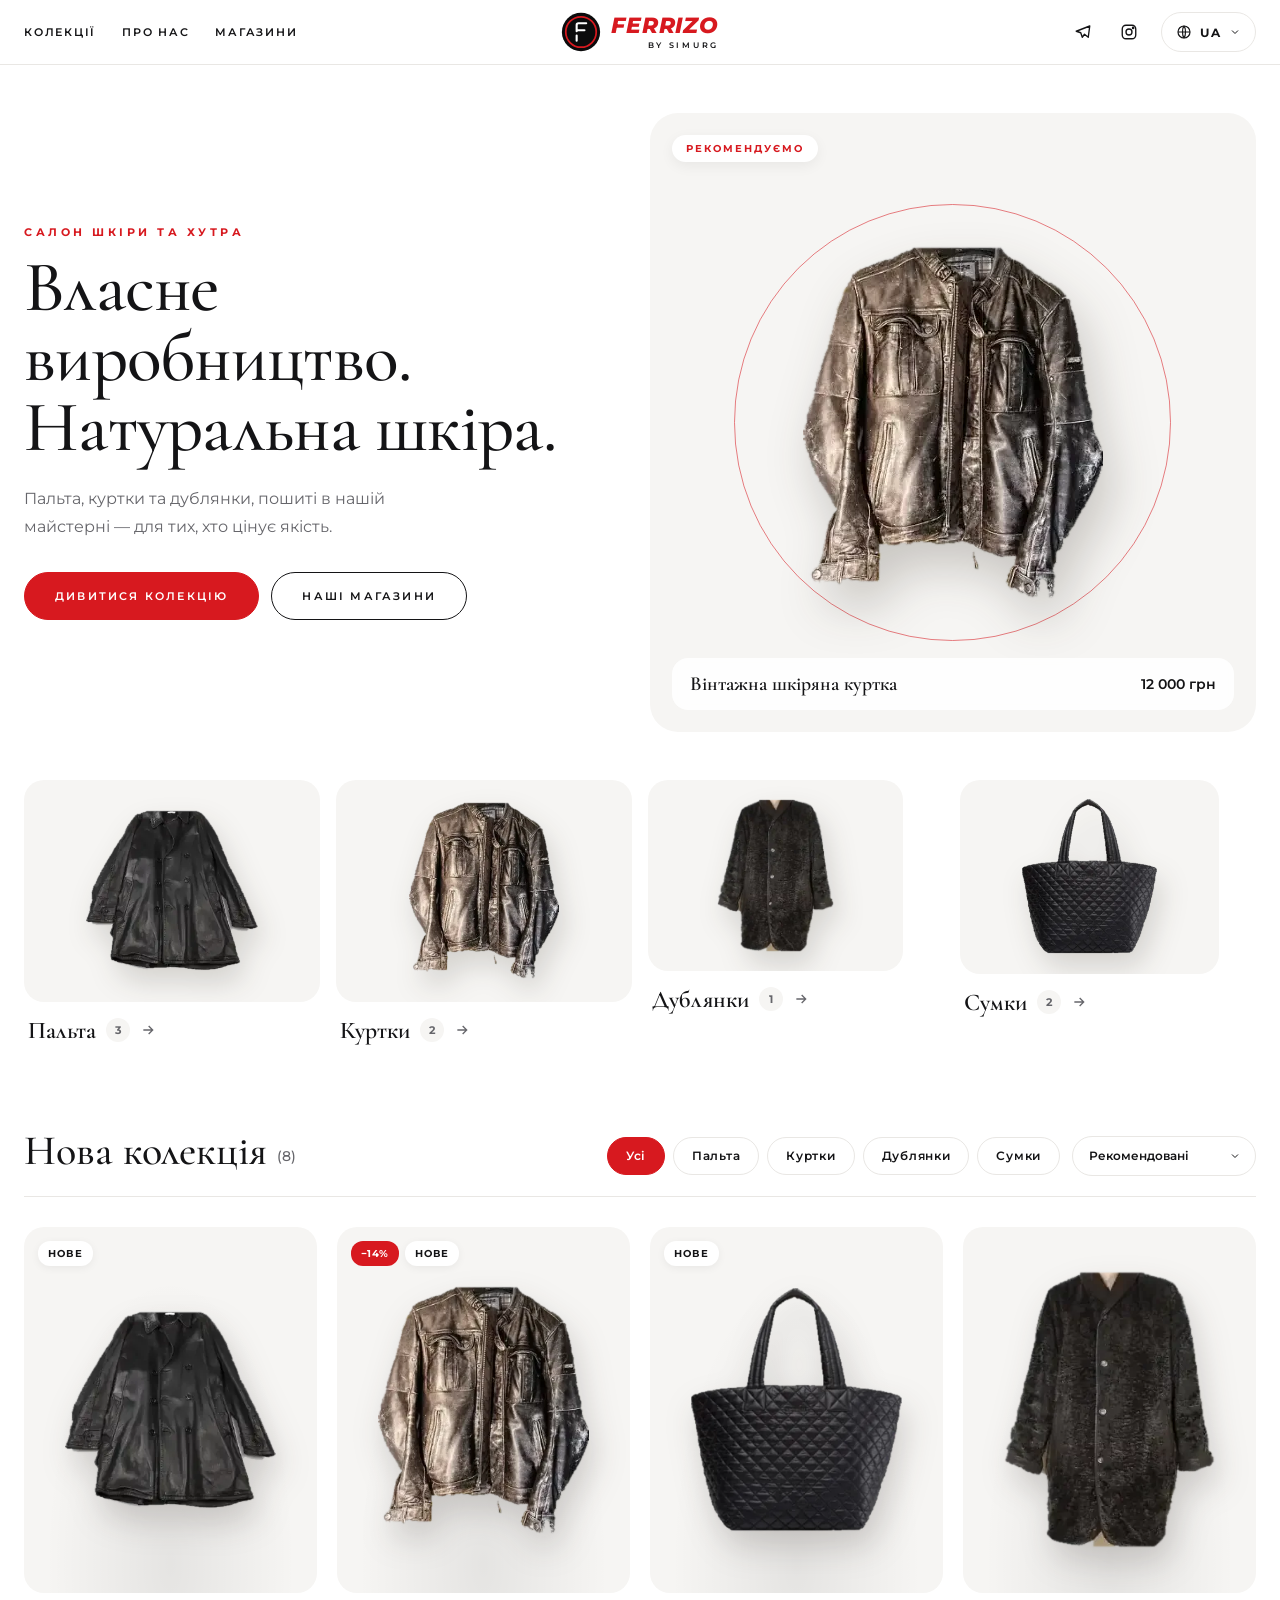
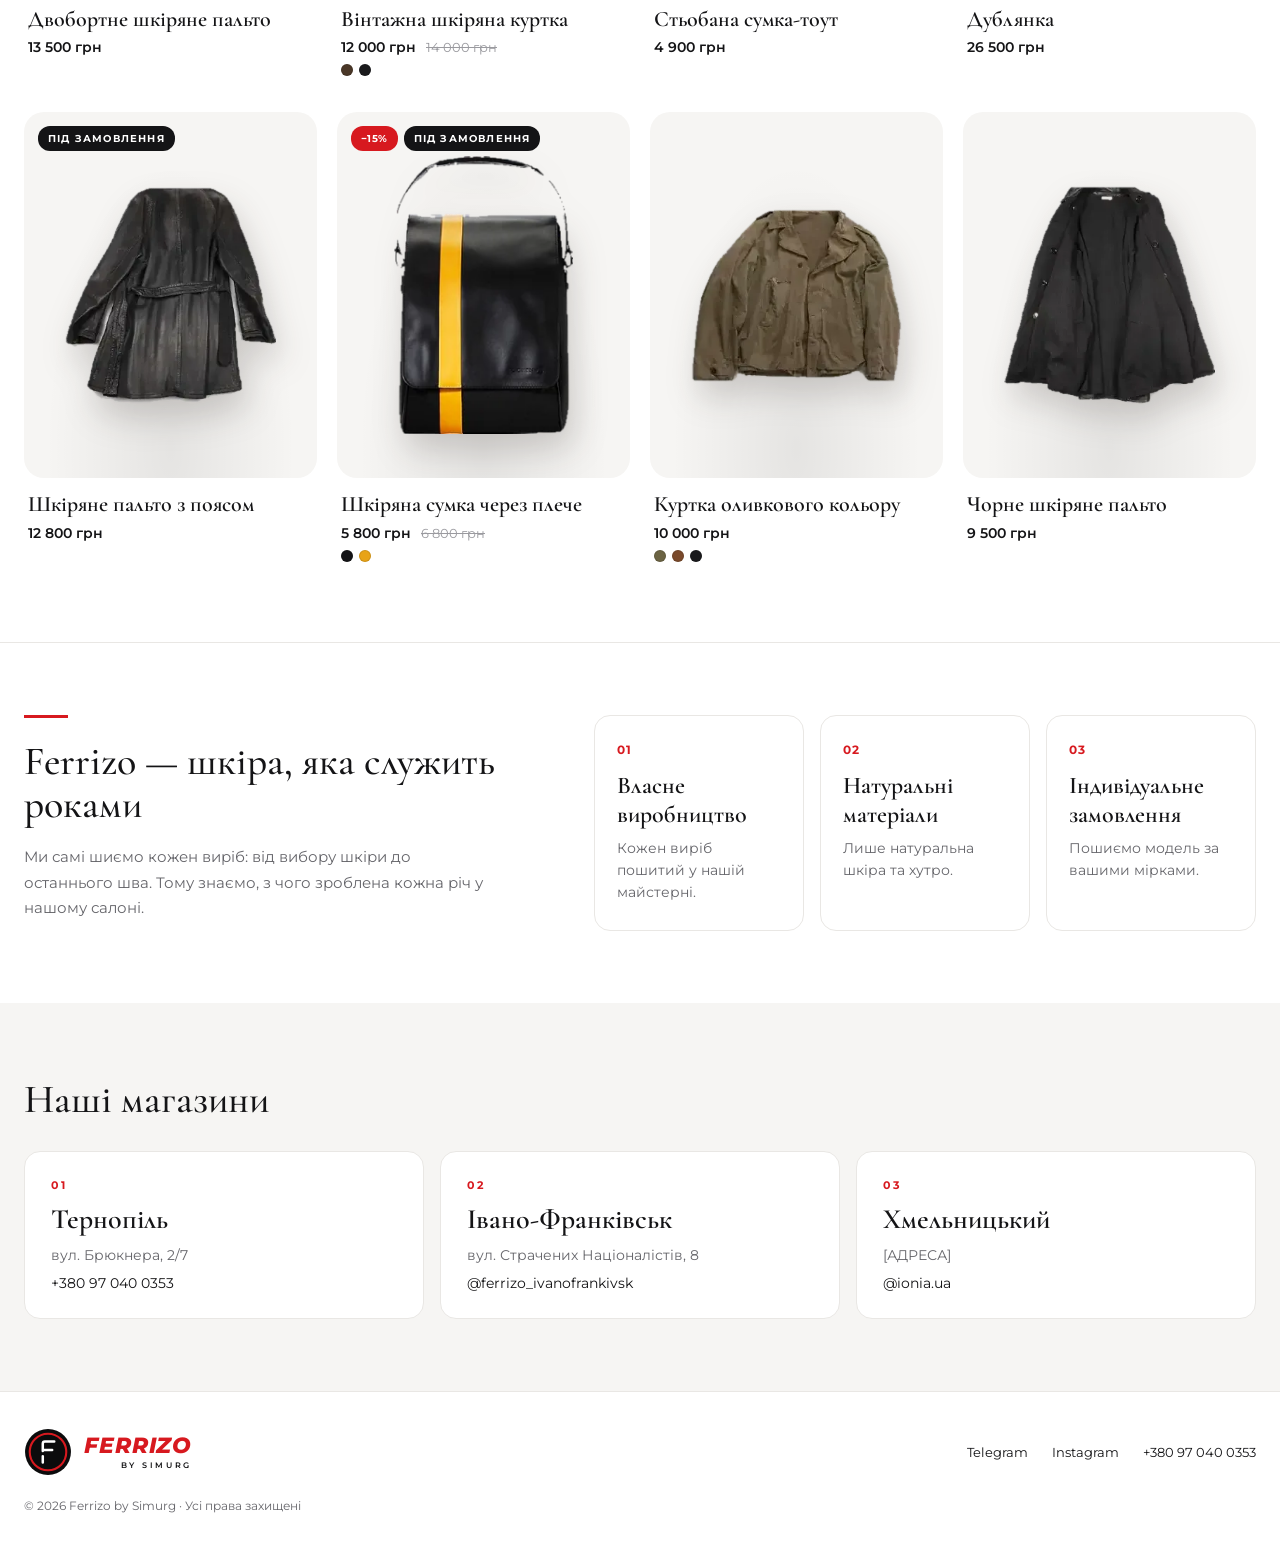
==== index.html @ 1aced3b6 "FERRIZO test sitesi" ====
<!doctype html>
<html lang="uk">
<head>
<meta charset="utf-8">
<meta name="viewport" content="width=device-width, initial-scale=1, viewport-fit=cover">
<title>FERRIZO — Салон шкіри та хутра</title>
<meta name="robots" content="noindex, nofollow">
<meta name="description" content="FERRIZO by Simurg — пальта, куртки та дублянки з натуральної шкіри. Власне виробництво.">
<link rel="icon" href="logo.svg" type="image/svg+xml">
<link rel="preconnect" href="https://fonts.googleapis.com">
<link rel="preconnect" href="https://fonts.gstatic.com" crossorigin>
<link href="https://fonts.googleapis.com/css2?family=Cormorant+Garamond:wght@500;600&family=Montserrat:wght@400;500;600;700;800&display=swap" rel="stylesheet">
<link rel="stylesheet" href="css/styles.css">
</head>
<body>

<div class="loader" id="loader" aria-hidden="true">
  <div class="loader__mark">
    <svg viewBox="0 0 46 46" width="84" height="84"><circle cx="23" cy="23" r="22" fill="#0B0B0C"/><circle class="loader__ring" cx="23" cy="23" r="17.5" fill="none" stroke="#D7191F" stroke-width="2"/><path class="loader__f" d="M18 33 V27 M18 22 V15 Q18 13 20 13 H29 M18 21 H27" fill="none" stroke="#FFFFFF" stroke-width="2.4" stroke-linecap="round"/></svg>
    <div class="wordmark loader__word"><span class="wordmark__name">FERRIZO</span><span class="wordmark__by">BY SIMURG</span></div>
  </div>
</div>

<header class="header">
  <div class="header__inner">
    <nav class="header__nav" aria-label="Main">
      <a href="#/collection" data-i18n="nav_collections"></a>
      <a href="#/#about" data-scroll="about" data-i18n="nav_about"></a>
      <a href="#/#stores" data-scroll="stores" data-i18n="nav_stores"></a>
    </nav>
    <a class="header__logo" href="#/" aria-label="FERRIZO">
      <img src="logo.svg" alt="" width="40" height="40">
      <span class="wordmark"><span class="wordmark__name">FERRIZO</span><span class="wordmark__by">BY SIMURG</span></span>
    </a>
    <div class="header__tools">
      <a class="icon-btn" href="https://t.me/ferrizo_by_simurg" target="_blank" rel="noopener" aria-label="Telegram">
        <svg width="18" height="18" viewBox="0 0 24 24" fill="none" stroke="currentColor" stroke-width="1.8" stroke-linejoin="round" aria-hidden="true"><path d="M21 4L3 11l6 2 2 6 3-4 5 4z"/></svg>
      </a>
      <a class="icon-btn" href="https://instagram.com/ferrizo_by_simurg" target="_blank" rel="noopener" aria-label="Instagram">
        <svg width="18" height="18" viewBox="0 0 24 24" fill="none" stroke="currentColor" stroke-width="1.8" aria-hidden="true"><rect x="3" y="3" width="18" height="18" rx="5"/><circle cx="12" cy="12" r="4"/><circle cx="17.5" cy="6.5" r="0.9" fill="currentColor"/></svg>
      </a>
      <div class="lang" id="lang">
        <button class="lang__btn" id="langBtn" type="button" aria-haspopup="listbox" aria-expanded="false">
          <svg width="16" height="16" viewBox="0 0 24 24" fill="none" stroke="currentColor" stroke-width="1.8" aria-hidden="true"><circle cx="12" cy="12" r="9"/><path d="M3 12h18M12 3c3 3.5 3 14.5 0 18M12 3c-3 3.5-3 14.5 0 18"/></svg>
          <span id="langCode">UA</span>
          <svg width="12" height="12" viewBox="0 0 24 24" fill="none" stroke="currentColor" stroke-width="2" aria-hidden="true"><path d="M6 9l6 6 6-6"/></svg>
        </button>
        <ul class="lang__menu" id="langMenu" role="listbox" hidden></ul>
      </div>
    </div>
  </div>
</header>

<main id="app"></main>


<footer class="footer" id="contact">
  <div class="footer__inner">
    <div class="footer__brand">
      <img src="logo.svg" alt="" width="48" height="48">
      <span class="wordmark"><span class="wordmark__name">FERRIZO</span><span class="wordmark__by">BY SIMURG</span></span>
    </div>
    <div class="footer__links">
      <a href="https://t.me/ferrizo_by_simurg" target="_blank" rel="noopener">Telegram</a>
      <a href="https://instagram.com/ferrizo_by_simurg" target="_blank" rel="noopener">Instagram</a>
      <a href="tel:+380970400353">+380 97 040 0353</a>
    </div>
    <div class="footer__copy">© <span id="year"></span> Ferrizo by Simurg · <span data-i18n="rights"></span></div>
  </div>
</footer>

<script type="module" src="js/app.js"></script>
</body>
</html>
---- css/styles.css ----
/* FERRIZO — beyaz zemin, kırmızı vurgu */
:root {
  --bg: #FFFFFF;
  --soft: #F6F5F3;
  --ink: #141416;
  --muted: #66666B;
  --line: #E9E7E4;
  --red: #D7191F;
  --red-dark: #B11318;
  --serif: 'Cormorant Garamond', Georgia, serif;
  --sans: 'Montserrat', system-ui, -apple-system, Segoe UI, sans-serif;
  --ease: cubic-bezier(.22, .75, .2, 1);
}
* { box-sizing: border-box; }
html { scroll-behavior: smooth; overflow-x: hidden; -webkit-text-size-adjust: 100%; text-size-adjust: 100%; }
body { overflow-x: clip; width: 100%; }
img, svg, video { max-width: 100%; }
body { margin: 0; background: var(--bg); color: var(--ink); font-family: var(--sans); -webkit-font-smoothing: antialiased; }
a { color: inherit; }
img { display: block; }
button { font-family: inherit; }
:focus-visible { outline: 2px solid var(--red); outline-offset: 3px; }

/* ---------- Wordmark ---------- */
.wordmark { display: inline-flex; flex-direction: column; line-height: 1; }
.wordmark__name { font-weight: 800; font-style: italic; font-size: 22px; letter-spacing: .04em; color: var(--red); }
.wordmark__by { font-size: 8px; font-weight: 600; letter-spacing: .34em; color: var(--ink); align-self: flex-end; margin-top: 4px; }

/* ---------- Loader ---------- */
.loader { position: fixed; inset: 0; z-index: 100; background: #fff; display: flex; align-items: center; justify-content: center; transition: opacity .6s ease, visibility .6s; }
.loader.is-done { opacity: 0; visibility: hidden; }
.loader__mark { display: flex; flex-direction: column; align-items: center; gap: 18px; }
.loader__mark svg { animation: fzPop .9s var(--ease) both; }
.loader__ring { stroke-dasharray: 110; stroke-dashoffset: 110; animation: fzDraw 1s .2s var(--ease) forwards; transform-origin: center; }
.loader__word { animation: fzUp .7s .45s var(--ease) both; }
.loader__word .wordmark__name { font-size: 30px; }
@keyframes fzPop { from { opacity: 0; transform: scale(.7); } to { opacity: 1; transform: none; } }
@keyframes fzDraw { to { stroke-dashoffset: 0; } }
@keyframes fzUp { from { opacity: 0; transform: translateY(12px); } to { opacity: 1; transform: none; } }

/* ---------- Header ---------- */
.header { position: sticky; top: 0; z-index: 40; background: rgba(255,255,255,.92); backdrop-filter: blur(10px); border-bottom: 1px solid var(--line); }
.header__inner { max-width: 1320px; margin: 0 auto; padding: 12px 24px; display: grid; grid-template-columns: 1fr auto 1fr; align-items: center; gap: 16px; }
.header__nav { display: flex; gap: 26px; font-size: 11px; font-weight: 600; letter-spacing: .16em; text-transform: uppercase; }
.header__nav a { text-decoration: none; padding: 8px 0; position: relative; }
.header__nav a::after { content: ''; position: absolute; left: 0; right: 100%; bottom: 2px; height: 1.5px; background: var(--red); transition: right .3s var(--ease); }
.header__nav a:hover::after { right: 0; }
.header__logo { display: flex; align-items: center; gap: 10px; text-decoration: none; }
.header__tools { display: flex; justify-content: flex-end; align-items: center; gap: 6px; }
.icon-btn { width: 40px; height: 40px; display: inline-flex; align-items: center; justify-content: center; border-radius: 50%; color: var(--ink); transition: color .2s, background .2s; }
.icon-btn:hover { color: var(--red); background: var(--soft); }

/* ---------- Language ---------- */
.lang { position: relative; margin-left: 6px; }
.lang__btn { display: inline-flex; align-items: center; gap: 8px; height: 40px; padding: 0 14px; border-radius: 20px; border: 1px solid var(--line); background: #fff; color: var(--ink); font-size: 12px; font-weight: 700; letter-spacing: .12em; cursor: pointer; transition: border-color .2s, color .2s; }
.lang__btn:hover, .lang__btn[aria-expanded="true"] { border-color: var(--red); color: var(--red); }
.lang__menu { position: absolute; right: 0; top: 48px; min-width: 200px; margin: 0; padding: 6px; list-style: none; background: #fff; border: 1px solid var(--line); border-radius: 14px; box-shadow: 0 18px 40px rgba(20,20,22,.10); animation: fzUp .25s var(--ease) both; }
.lang__menu button { width: 100%; display: flex; justify-content: space-between; align-items: center; gap: 12px; min-height: 42px; padding: 0 12px; border: 0; border-radius: 9px; background: transparent; color: var(--ink); font-size: 13px; font-weight: 500; cursor: pointer; text-align: left; }
.lang__menu button:hover { background: var(--soft); }
.lang__menu button[aria-selected="true"] { color: var(--red); font-weight: 700; }
.lang__menu b { font-size: 11px; letter-spacing: .1em; color: var(--muted); }

/* ---------- Hero ---------- */
.hero { max-width: 1320px; margin: 0 auto; padding: 44px 24px 8px; display: flex; flex-wrap: wrap; align-items: flex-end; justify-content: space-between; gap: 20px; position: relative; }
.hero__kicker { font-size: 11px; font-weight: 700; letter-spacing: .32em; text-transform: uppercase; color: var(--red); margin-bottom: 14px; }
.hero__title { margin: 0; font-family: var(--serif); font-weight: 500; font-size: clamp(38px, 5vw, 64px); line-height: 1.02; }
.hero__sub { max-width: 380px; margin: 0; font-size: 15px; line-height: 1.65; color: var(--muted); }

/* ---------- Closet ---------- */
.closet { padding: 26px 0 40px; display: flex; flex-direction: column; align-items: center; overflow: hidden; }
.filters { display: flex; flex-wrap: wrap; justify-content: center; gap: 8px; margin-bottom: 8px; padding: 0 16px; }
.chip { min-height: 38px; padding: 0 18px; border-radius: 19px; border: 1px solid var(--line); background: #fff; color: var(--ink); font-size: 12px; font-weight: 600; letter-spacing: .06em; cursor: pointer; transition: all .25s; }
.chip:hover { border-color: var(--ink); }
.chip.is-on { background: var(--red); border-color: var(--red); color: #fff; }
.stagebox { width: 100%; display: flex; justify-content: center; touch-action: pan-y; }
.stage { position: relative; width: 1200px; height: 400px; flex: none; perspective: 1600px; }
.rail { position: absolute; left: 30px; right: 30px; top: 40px; height: 4px; border-radius: 2px; background: linear-gradient(#FBFBFB, #A9A9A9 55%, #6E6E6E); box-shadow: 0 2px 3px rgba(0,0,0,.14); }
.rail-mount { position: absolute; top: 28px; width: 8px; height: 26px; border-radius: 2px; background: linear-gradient(90deg, #8C8C8C, #D2D2D2, #7A7A7A); }
.rail-mount--l { left: 24px; } .rail-mount--r { right: 24px; }
.card { position: absolute; left: 50%; top: 0; width: 240px; height: 400px; margin-left: -120px; padding: 0; border: 0; background: transparent; cursor: pointer; transform-origin: 120px 42px; transition: transform .95s var(--ease), filter .95s var(--ease), opacity .6s ease; -webkit-tap-highlight-color: transparent; }
.card.no-trans { transition: none; }
.card__swing { position: absolute; inset: 0; transform-origin: 120px 42px; }
.card.is-center .card__swing { animation: fzSway 7s ease-in-out infinite; }
@keyframes fzSway { 0%, 100% { transform: rotate(-.5deg); } 50% { transform: rotate(.5deg); } }
.card__hanger { position: absolute; top: 30px; left: 0; overflow: visible; }
.card__img { position: absolute; top: 60px; left: 50%; transform: translateX(-50%); max-width: 212px; max-height: 300px; width: auto; height: auto; filter: drop-shadow(6px 14px 12px rgba(40,30,20,.20)); user-select: none; -webkit-user-drag: none; }
.card__img--own { top: 34px; max-height: 340px; max-width: 230px; }
.card__tag { position: absolute; top: 50px; left: 148px; width: 24px; opacity: 0; transform: rotate(8deg) translateY(-6px); transform-origin: 50% 0; transition: opacity .5s .35s, transform .7s .35s var(--ease); pointer-events: none; }
.card.is-center .card__tag { opacity: 1; transform: rotate(8deg); }
.card__tag::before { content: ''; position: absolute; left: 11px; top: -10px; width: 1px; height: 12px; background: #9B9B9B; }
.card__tag img { width: 24px; height: 24px; border-radius: 50%; box-shadow: 0 3px 6px rgba(0,0,0,.18); }

.closet__info { display: flex; align-items: center; justify-content: center; gap: 26px; margin-top: 2px; }
.round { width: 46px; height: 46px; flex: none; border-radius: 50%; border: 1px solid var(--line); background: #fff; color: var(--ink); display: flex; align-items: center; justify-content: center; cursor: pointer; transition: all .3s; }
.round:hover { background: var(--red); border-color: var(--red); color: #fff; }
.info { min-width: 300px; display: flex; flex-direction: column; align-items: center; gap: 6px; text-align: center; }
.info.is-anim { animation: fzUp .55s .15s var(--ease) both; }
.info__name { font-family: var(--serif); font-size: 32px; font-weight: 600; line-height: 1.1; }
.info__price { display: flex; align-items: baseline; gap: 10px; font-size: 14px; letter-spacing: .04em; }
.info__price strong { font-weight: 600; }
.old { color: #9A9A9F; text-decoration: line-through; }
.pct { color: var(--red); font-weight: 700; }
.btn { display: inline-flex; align-items: center; justify-content: center; gap: 10px; min-height: 48px; padding: 0 30px; border-radius: 24px; border: 1px solid var(--ink); background: var(--ink); color: #fff; font-size: 11px; font-weight: 600; letter-spacing: .2em; text-transform: uppercase; text-decoration: none; cursor: pointer; transition: background .3s, border-color .3s, color .3s; }
.btn:hover { background: var(--red); border-color: var(--red); color: #fff; }
.btn--red { background: var(--red); border-color: var(--red); }
.btn--red:hover { background: var(--red-dark); border-color: var(--red-dark); }
.btn--ghost { background: transparent; color: var(--ink); }
.closet__btn { margin-top: 18px; }
.closet__hint { margin-top: 12px; font-size: 11px; letter-spacing: .1em; color: var(--muted); }

/* ---------- About ---------- */
.about { border-top: 1px solid var(--line); }
.about__inner { max-width: 1320px; margin: 0 auto; padding: 72px 24px; display: flex; flex-wrap: wrap; gap: 48px; align-items: flex-start; }
.about__head { flex: 1 1 380px; position: relative; }
.about__head::before { content: ''; display: block; width: 44px; height: 3px; background: var(--red); margin-bottom: 22px; }
.about__title { margin: 0 0 18px; font-family: var(--serif); font-weight: 500; font-size: 40px; line-height: 1.08; }
.about__text { margin: 0; font-size: 15px; line-height: 1.7; color: var(--muted); max-width: 460px; }
.about__grid { flex: 1 1 520px; display: grid; grid-template-columns: repeat(auto-fit, minmax(180px, 1fr)); gap: 16px; }
.fact { padding: 26px 22px; border: 1px solid var(--line); border-radius: 16px; background: #fff; transition: border-color .3s, transform .3s var(--ease); }
.fact:hover { border-color: var(--red); transform: translateY(-3px); }
.fact__num { font-size: 12px; font-weight: 700; color: var(--red); letter-spacing: .1em; }
.fact__t { margin: 14px 0 8px; font-family: var(--serif); font-size: 24px; font-weight: 600; }
.fact__d { margin: 0; font-size: 14px; line-height: 1.6; color: var(--muted); }

/* ---------- Stores ---------- */
.stores { background: var(--soft); }
.stores__inner { max-width: 1320px; margin: 0 auto; padding: 72px 24px; }
.section-title { margin: 0 0 28px; font-family: var(--serif); font-weight: 500; font-size: 40px; }
.stores__grid { display: grid; grid-template-columns: repeat(auto-fit, minmax(260px, 1fr)); gap: 16px; }
.store { padding: 26px; border-radius: 16px; background: #fff; border: 1px solid var(--line); display: flex; flex-direction: column; gap: 10px; }
.store__num { font-size: 11px; font-weight: 700; letter-spacing: .24em; color: var(--red); }
.store__city { font-family: var(--serif); font-size: 28px; font-weight: 600; }
.store__addr { font-size: 14px; color: var(--muted); }
.store a { font-size: 14px; text-decoration: none; }
.store a:hover { color: var(--red); }

/* ---------- Product page ---------- */
.product { max-width: 1320px; margin: 0 auto; padding: 24px 24px 64px; }
.back { display: inline-flex; align-items: center; gap: 8px; min-height: 44px; padding: 0 16px 0 12px; border-radius: 22px; border: 1px solid var(--line); background: #fff; color: var(--ink); font-size: 11px; font-weight: 600; letter-spacing: .14em; text-transform: uppercase; text-decoration: none; transition: border-color .2s, color .2s; }
.back:hover { border-color: var(--red); color: var(--red); }
.product__grid { margin-top: 20px; display: flex; flex-wrap: wrap; gap: 40px; }
.product__media { flex: 999 1 520px; min-width: 0; min-height: 560px; border-radius: 22px; background: var(--soft); display: flex; align-items: center; justify-content: center; padding: 48px 24px; position: relative; overflow: hidden; }
.product__photo { max-width: 78%; max-height: 520px; width: auto; height: auto; filter: drop-shadow(8px 18px 18px rgba(40,30,20,.20)); animation: fzZoom .8s var(--ease) both; }
.product__mark { position: absolute; right: 22px; bottom: 22px; width: 44px; height: 44px; opacity: .9; }
@keyframes fzZoom { from { opacity: 0; transform: scale(.9) translateY(-14px); } to { opacity: 1; transform: none; } }
.product__info { flex: 1 1 380px; min-width: 0; display: flex; flex-direction: column; gap: 20px; padding-top: 10px; }
.product__info > * { animation: fzSlide .6s var(--ease) both; }
.product__info > *:nth-child(2) { animation-delay: .06s; } .product__info > *:nth-child(3) { animation-delay: .12s; } .product__info > *:nth-child(4) { animation-delay: .18s; } .product__info > *:nth-child(5) { animation-delay: .24s; } .product__info > *:nth-child(6) { animation-delay: .3s; } .product__info > *:nth-child(7) { animation-delay: .36s; }
@keyframes fzSlide { from { opacity: 0; transform: translateX(24px); } to { opacity: 1; transform: none; } }
.badge { align-self: flex-start; font-size: 10px; font-weight: 700; letter-spacing: .16em; text-transform: uppercase; padding: 7px 12px; border-radius: 14px; }
.badge--in { background: #E8F3EC; color: #1F6F43; }
.badge--order { background: #FDECEC; color: var(--red-dark); }
.product__name { margin: 0; font-family: var(--serif); font-weight: 500; font-size: 46px; line-height: 1.04; }
.product__price { display: flex; flex-wrap: wrap; align-items: baseline; gap: 12px; font-size: 22px; }
.product__price strong { font-weight: 600; }
.product__price .old { font-size: 16px; }
.product__price .pct { font-size: 14px; }
.pills { display: flex; flex-wrap: wrap; gap: 8px; }
.pill { min-width: 46px; min-height: 40px; padding: 0 14px; border-radius: 20px; border: 1px solid var(--line); background: #fff; font-size: 13px; font-weight: 600; cursor: pointer; transition: all .2s; }
.pill:hover { border-color: var(--ink); }
.pill.is-on { background: var(--ink); border-color: var(--ink); color: #fff; }
.label { font-size: 11px; font-weight: 700; letter-spacing: .16em; text-transform: uppercase; color: var(--muted); margin-bottom: 10px; }
.swatches { display: flex; gap: 10px; }
.swatch { width: 26px; height: 26px; border-radius: 50%; box-shadow: inset 0 0 0 1px rgba(0,0,0,.1); }
.swatch.is-on { box-shadow: 0 0 0 2px #fff, 0 0 0 3.5px var(--red); }
.specs { border-top: 1px solid var(--line); font-size: 14px; }
.specs div { display: flex; justify-content: space-between; gap: 12px; padding: 13px 0; border-bottom: 1px solid var(--line); }
.specs span:first-child { color: var(--muted); }
.specs span:last-child { font-weight: 600; text-align: right; }
.actions { display: flex; flex-wrap: wrap; gap: 10px; }
.actions .btn { flex: 1 1 200px; }
.addr { margin: 0; font-size: 13px; color: var(--muted); }
.also { margin-top: 64px; }
.also__grid { display: grid; grid-template-columns: repeat(auto-fit, minmax(200px, 1fr)); gap: 16px; }
.mini { text-decoration: none; border-radius: 18px; background: var(--soft); padding: 22px 18px 18px; display: flex; flex-direction: column; align-items: center; gap: 14px; transition: transform .35s var(--ease); }
.mini:hover { transform: translateY(-4px); }
.mini img { height: 200px; width: auto; max-width: 100%; object-fit: contain; filter: drop-shadow(4px 10px 10px rgba(40,30,20,.16)); }
.mini__name { font-family: var(--serif); font-size: 20px; font-weight: 600; text-align: center; }
.mini__price { font-size: 13px; color: var(--muted); }

/* ---------- Marquee & footer ---------- */
.marquee { background: var(--red); color: #fff; overflow: hidden; padding: 11px 0; font-size: 10px; font-weight: 700; letter-spacing: .26em; text-transform: uppercase; white-space: nowrap; }
.marquee__track { display: flex; width: max-content; animation: fzMarq 34s linear infinite; }
@keyframes fzMarq { from { transform: translateX(0); } to { transform: translateX(-50%); } }
.footer { border-top: 1px solid var(--line); }
.footer__inner { max-width: 1320px; margin: 0 auto; padding: 36px 24px; display: flex; flex-wrap: wrap; align-items: center; justify-content: space-between; gap: 22px; }
.footer__brand { display: flex; align-items: center; gap: 12px; }
.footer__links { display: flex; flex-wrap: wrap; gap: 24px; font-size: 13px; }
.footer__links a { text-decoration: none; }
.footer__links a:hover { color: var(--red); }
.footer__copy { width: 100%; font-size: 12px; color: var(--muted); }

/* ---------- Responsive ---------- */
@media (max-width: 1240px) { .stage { transform: scale(.8); transform-origin: 50% 0; margin-bottom: -80px; } }
@media (max-width: 900px) {
  .header__inner { grid-template-columns: auto 1fr; }
  .header__nav { display: none; }
  .header__logo { justify-self: start; }
  .stage { transform: scale(.56); margin-bottom: -176px; }
  .closet__info { gap: 12px; }
  .info { min-width: 0; }
  .info__name { font-size: 26px; }
}
@media (max-width: 520px) {
  .header__tools .icon-btn { display: none; }
  .stage { transform: scale(.42); margin-bottom: -232px; }
  .product__media { min-height: 420px; }
  .product__name { font-size: 36px; }
}
@media (prefers-reduced-motion: reduce) {
  *, *::before, *::after { animation-duration: .01ms !important; animation-iteration-count: 1 !important; transition-duration: .01ms !important; }
}

/* ---------- Fiyat etiketi & çanta kancası ---------- */
.card__price { position: absolute; top: 58px; left: 154px; z-index: 3; padding: 4px 8px; border-radius: 3px; background: #fff; color: var(--ink); border: 1px solid #E3E1DD; font-size: 9px; font-weight: 700; letter-spacing: .06em; white-space: nowrap; box-shadow: 0 3px 6px rgba(0,0,0,.08); transform: rotate(5deg); transform-origin: 50% -16px; pointer-events: none; }
.card__price::before { content: ''; position: absolute; left: 50%; top: -17px; width: 1px; height: 17px; background: #A9A9A9; }
.card__price.is-sale { background: var(--red); border-color: var(--red); color: #fff; }
.card.is-center .card__price { animation: fzTag 3.5s ease-in-out infinite; }
@keyframes fzTag { 0%, 100% { transform: rotate(5deg); } 50% { transform: rotate(1deg); } }
.card__img--bag { top: 84px; max-width: 190px; max-height: 240px; }

/* ---------- Koleksiyon: yörünge ---------- */
.orbit { position: relative; min-height: calc(100vh - 65px); background: radial-gradient(ellipse at 50% 62%, #2B2623 0%, #141416 52%, #0A0A0B 100%); color: #F2EFEA; overflow: hidden; display: flex; flex-direction: column; align-items: center; padding: 38px 16px 28px; }
.orbit__head { text-align: center; position: relative; z-index: 2; }
.orbit__kicker { font-size: 11px; font-weight: 700; letter-spacing: .32em; text-transform: uppercase; color: var(--red); margin-bottom: 10px; }
.orbit__title { margin: 0; font-family: var(--serif); font-weight: 500; font-size: clamp(34px, 4.2vw, 52px); }
.orbit__stage { position: relative; width: 100%; max-width: 1300px; height: min(66vh, 600px); touch-action: pan-y; cursor: grab; user-select: none; transition: transform .8s var(--ease); }
.orbit__stage.is-grab { cursor: grabbing; }
.orbit__stage.is-open { transform: translateX(-16%); }
.orb { position: absolute; left: 50%; top: 52%; width: 290px; height: 370px; padding: 0; border: 0; background: transparent; cursor: pointer; transition: opacity .5s ease; -webkit-tap-highlight-color: transparent; }
.orb img { width: 100%; height: 100%; object-fit: contain; filter: none; transition: filter .6s var(--ease); pointer-events: none; -webkit-user-drag: none; }
.orb__shadow { position: absolute; left: 22%; right: 22%; bottom: -16px; height: 18px; border-radius: 50%; background: radial-gradient(closest-side, rgba(0,0,0,.65), transparent); }
.orbit__hint { position: relative; z-index: 2; font-size: 11px; font-weight: 600; letter-spacing: .16em; text-transform: uppercase; color: #9A948C; }
.orbit__panel { position: absolute; right: 28px; top: 50%; transform: translateY(-50%); z-index: 200; width: min(380px, calc(100% - 32px)); background: rgba(22,22,24,.82); backdrop-filter: blur(14px); -webkit-backdrop-filter: blur(14px); border: 1px solid rgba(255,255,255,.09); border-radius: 22px; padding: 28px; display: flex; flex-direction: column; gap: 16px; animation: fzPanel .6s var(--ease) both; }
.orbit__panel[hidden] { display: none; }
@keyframes fzPanel { from { opacity: 0; transform: translate(34px, -50%); } to { opacity: 1; transform: translate(0, -50%); } }
.op__close { position: absolute; top: 14px; right: 14px; width: 40px; height: 40px; border-radius: 50%; border: 1px solid rgba(255,255,255,.18); background: transparent; color: #F2EFEA; display: flex; align-items: center; justify-content: center; cursor: pointer; transition: background .2s; }
.op__close:hover { background: rgba(255,255,255,.1); }
.op__name { margin: 0; padding-right: 40px; font-family: var(--serif); font-weight: 500; font-size: 34px; line-height: 1.05; }
.op__price { display: flex; flex-wrap: wrap; align-items: baseline; gap: 10px; font-size: 18px; }
.op__price strong { font-weight: 600; }
.orbit .label { color: #A39E96; }
.orbit .swatch { border: 0; cursor: pointer; box-shadow: inset 0 0 0 1px rgba(255,255,255,.25); }
.orbit .swatch.is-on { box-shadow: 0 0 0 2px #161618, 0 0 0 3.5px var(--red); }
.orbit .pill { background: transparent; color: #F2EFEA; border-color: rgba(255,255,255,.22); }
.orbit .pill:hover { border-color: #fff; }
.orbit .pill.is-on { background: #F2EFEA; color: #141416; border-color: #F2EFEA; }
.op__actions { display: flex; flex-direction: column; gap: 10px; margin-top: 4px; }
.btn--light { background: transparent; border-color: rgba(255,255,255,.35); color: #F2EFEA; }
.btn--light:hover { background: #F2EFEA; border-color: #F2EFEA; color: #141416; }
@media (max-width: 900px) {
  .orb { width: 200px; height: 260px; }
  .orbit__stage { height: 56vh; }
  .orbit__stage.is-open { transform: translateY(-14%); }
  .orbit__panel { top: auto; bottom: 14px; left: 14px; right: 14px; width: auto; transform: none; animation-name: fzPanelUp; }
  @keyframes fzPanelUp { from { opacity: 0; transform: translateY(30px); } to { opacity: 1; transform: none; } }
}

/* =========================================================
   MAĞAZA ANA SAYFASI
   ========================================================= */
.reveal { opacity: 0; transform: translateY(22px); transition: opacity .8s var(--ease), transform .8s var(--ease); }
.reveal.in { opacity: 1; transform: none; }
.sr { position: absolute; width: 1px; height: 1px; overflow: hidden; clip: rect(0 0 0 0); white-space: nowrap; }

/* ---------- Hero ---------- */
.hero2 { max-width: 1320px; margin: 0 auto; padding: 48px 24px 40px; display: grid; grid-template-columns: minmax(0, 1fr) minmax(0, 1.05fr); gap: 48px; align-items: center; }
.hero2__title { margin: 0 0 22px; font-family: var(--serif); font-weight: 500; font-size: clamp(44px, 5.6vw, 82px); line-height: .98; letter-spacing: -.01em; }
.hero2__sub { margin: 0 0 32px; max-width: 440px; font-size: 16px; line-height: 1.7; color: var(--muted); }
.hero2__ctas { display: flex; flex-wrap: wrap; gap: 12px; }
.hero2__media { position: relative; display: flex; align-items: center; justify-content: center; aspect-ratio: 1 / 1.02; border-radius: 28px; background: var(--soft); overflow: hidden; text-decoration: none; transition-delay: .12s; }
.hero2__ring { position: absolute; width: 72%; aspect-ratio: 1; border-radius: 50%; border: 1.5px solid var(--red); opacity: .55; animation: fzRing 9s ease-in-out infinite; }
@keyframes fzRing { 0%, 100% { transform: scale(1); } 50% { transform: scale(1.04); } }
.hero2__media img { position: relative; max-width: 66%; max-height: 78%; width: auto; height: auto; filter: drop-shadow(10px 24px 24px rgba(40,30,20,.22)); animation: fzFloat 6s ease-in-out infinite; transition: transform .7s var(--ease); }
.hero2__media:hover img { transform: scale(1.03); }
@keyframes fzFloat { 0%, 100% { translate: 0 0; } 50% { translate: 0 -10px; } }
.hero2__label { position: absolute; top: 22px; left: 22px; padding: 7px 14px; border-radius: 16px; background: #fff; font-size: 10px; font-weight: 700; letter-spacing: .2em; text-transform: uppercase; color: var(--red); box-shadow: 0 4px 14px rgba(0,0,0,.06); }
.hero2__cap { position: absolute; left: 22px; right: 22px; bottom: 22px; display: flex; justify-content: space-between; align-items: center; gap: 12px; padding: 14px 18px; border-radius: 16px; background: rgba(255,255,255,.86); backdrop-filter: blur(8px); font-size: 14px; color: var(--ink); }
.hero2__cap span { font-family: var(--serif); font-size: 20px; font-weight: 600; }
.hero2__cap strong { font-weight: 600; white-space: nowrap; }

/* ---------- Kategoriler ---------- */
.cats { max-width: 1320px; margin: 0 auto; padding: 8px 24px 24px; }
.cats__grid { display: grid; grid-template-columns: repeat(auto-fit, minmax(220px, 1fr)); gap: 16px; }
.cat { display: flex; flex-direction: column; gap: 14px; padding: 0; border: 0; background: transparent; text-align: left; cursor: pointer; font: inherit; color: inherit; }
.cat__media { display: flex; align-items: center; justify-content: center; aspect-ratio: 4 / 3; border-radius: 20px; background: var(--soft); overflow: hidden; }
.cat__media img { max-width: 58%; max-height: 80%; width: auto; height: auto; filter: drop-shadow(6px 14px 14px rgba(40,30,20,.16)); transition: transform .7s var(--ease); }
.cat:hover .cat__media img { transform: scale(1.07) rotate(-1.5deg); }
.cat__row { display: flex; align-items: center; gap: 10px; padding: 0 4px; }
.cat__name { font-family: var(--serif); font-size: 24px; font-weight: 600; }
.cat__count { min-width: 24px; height: 24px; padding: 0 7px; border-radius: 12px; background: var(--soft); font-size: 11px; font-weight: 700; display: inline-flex; align-items: center; justify-content: center; color: var(--muted); }
.cat__arrow { margin-left: auto; color: var(--muted); transition: transform .35s var(--ease), color .35s; }
.cat:hover .cat__arrow { transform: translateX(4px); color: var(--red); }

/* ---------- Ürün ızgarası ---------- */
.shop { max-width: 1320px; margin: 0 auto; padding: 56px 24px 80px; }
.shop__head { display: flex; flex-wrap: wrap; align-items: flex-end; justify-content: space-between; gap: 20px; margin-bottom: 30px; padding-bottom: 20px; border-bottom: 1px solid var(--line); }
.shop__title { margin: 0; font-family: var(--serif); font-weight: 500; font-size: 42px; }
.shop__title span { font-family: var(--sans); font-size: 14px; font-weight: 500; color: var(--muted); vertical-align: middle; }
.shop__tools { display: flex; flex-wrap: wrap; align-items: center; gap: 12px; }
.shop .filters { margin: 0; padding: 0; justify-content: flex-start; }
.sort select { height: 40px; padding: 0 38px 0 16px; border-radius: 20px; border: 1px solid var(--line); background: #fff url("data:image/svg+xml,%3Csvg xmlns='http://www.w3.org/2000/svg' width='12' height='12' viewBox='0 0 24 24' fill='none' stroke='%23141416' stroke-width='2'%3E%3Cpath d='M6 9l6 6 6-6'/%3E%3C/svg%3E") no-repeat right 14px center; -webkit-appearance: none; appearance: none; font: 600 12px var(--sans); color: var(--ink); cursor: pointer; }
.sort select:hover { border-color: var(--ink); }
.grid { display: grid; grid-template-columns: repeat(auto-fill, minmax(250px, 1fr)); gap: 36px 20px; }
.pcard { display: flex; flex-direction: column; gap: 14px; text-decoration: none; color: inherit; }
.pcard__media { position: relative; display: flex; align-items: center; justify-content: center; aspect-ratio: 4 / 5; border-radius: 20px; background: var(--soft); overflow: hidden; transition: box-shadow .5s var(--ease); }
.pcard__media::after { content: ''; position: absolute; inset: 0; background: radial-gradient(ellipse at 50% 92%, rgba(0,0,0,.07), transparent 60%); pointer-events: none; }
.pcard__media img { position: relative; z-index: 1; max-width: 72%; max-height: 76%; width: auto; height: auto; filter: drop-shadow(6px 16px 16px rgba(40,30,20,.18)); transition: transform .8s var(--ease); }
.pcard:hover .pcard__media { box-shadow: 0 22px 44px rgba(20,20,22,.10); }
.pcard:hover .pcard__media img { transform: scale(1.06) translateY(-6px); }
.pcard__badges { position: absolute; top: 14px; left: 14px; z-index: 2; display: flex; flex-wrap: wrap; gap: 6px; }
.pb { padding: 6px 10px; border-radius: 12px; font-size: 10px; font-weight: 700; letter-spacing: .12em; text-transform: uppercase; }
.pb--sale { background: var(--red); color: #fff; letter-spacing: .04em; }
.pb--new { background: #fff; color: var(--ink); box-shadow: 0 2px 8px rgba(0,0,0,.06); }
.pb--order { background: var(--ink); color: #fff; }
.pcard__cta { position: absolute; z-index: 2; left: 50%; bottom: 16px; display: inline-flex; align-items: center; gap: 8px; padding: 11px 18px; border-radius: 22px; background: #fff; color: var(--ink); font-size: 11px; font-weight: 700; letter-spacing: .14em; text-transform: uppercase; box-shadow: 0 8px 22px rgba(0,0,0,.10); opacity: 0; transform: translate(-50%, 12px); transition: opacity .45s var(--ease), transform .45s var(--ease), background .25s, color .25s; white-space: nowrap; }
.pcard:hover .pcard__cta, .pcard:focus-visible .pcard__cta { opacity: 1; transform: translate(-50%, 0); }
.pcard__cta:hover { background: var(--red); color: #fff; }
.pcard__body { display: flex; flex-direction: column; gap: 6px; padding: 0 4px; }
.pcard__name { font-family: var(--serif); font-size: 22px; font-weight: 600; line-height: 1.15; }
.pcard__price { display: flex; align-items: baseline; gap: 10px; font-size: 14px; }
.pcard__price strong { font-weight: 600; }
.pcard__price .old { font-size: 13px; }
.pcard__dots { display: flex; gap: 6px; margin-top: 2px; }
.pcard__dots i { width: 12px; height: 12px; border-radius: 50%; box-shadow: inset 0 0 0 1px rgba(0,0,0,.12); }

@media (max-width: 900px) {
  .hero2 { grid-template-columns: 1fr; padding-top: 28px; gap: 28px; }
  .hero2__media { aspect-ratio: 1 / .9; }
  .shop__title { font-size: 34px; }
  .grid { grid-template-columns: repeat(2, minmax(0, 1fr)); gap: 26px 12px; }
  .pcard__name { font-size: 18px; }
  .pcard__cta { display: none; }
  .cats__grid { grid-template-columns: repeat(2, minmax(0, 1fr)); gap: 12px; }
  .cat__name { font-size: 19px; }
  .cat__media { border-radius: 16px; }
}
@media (max-width: 380px) { .grid { grid-template-columns: 1fr; } }
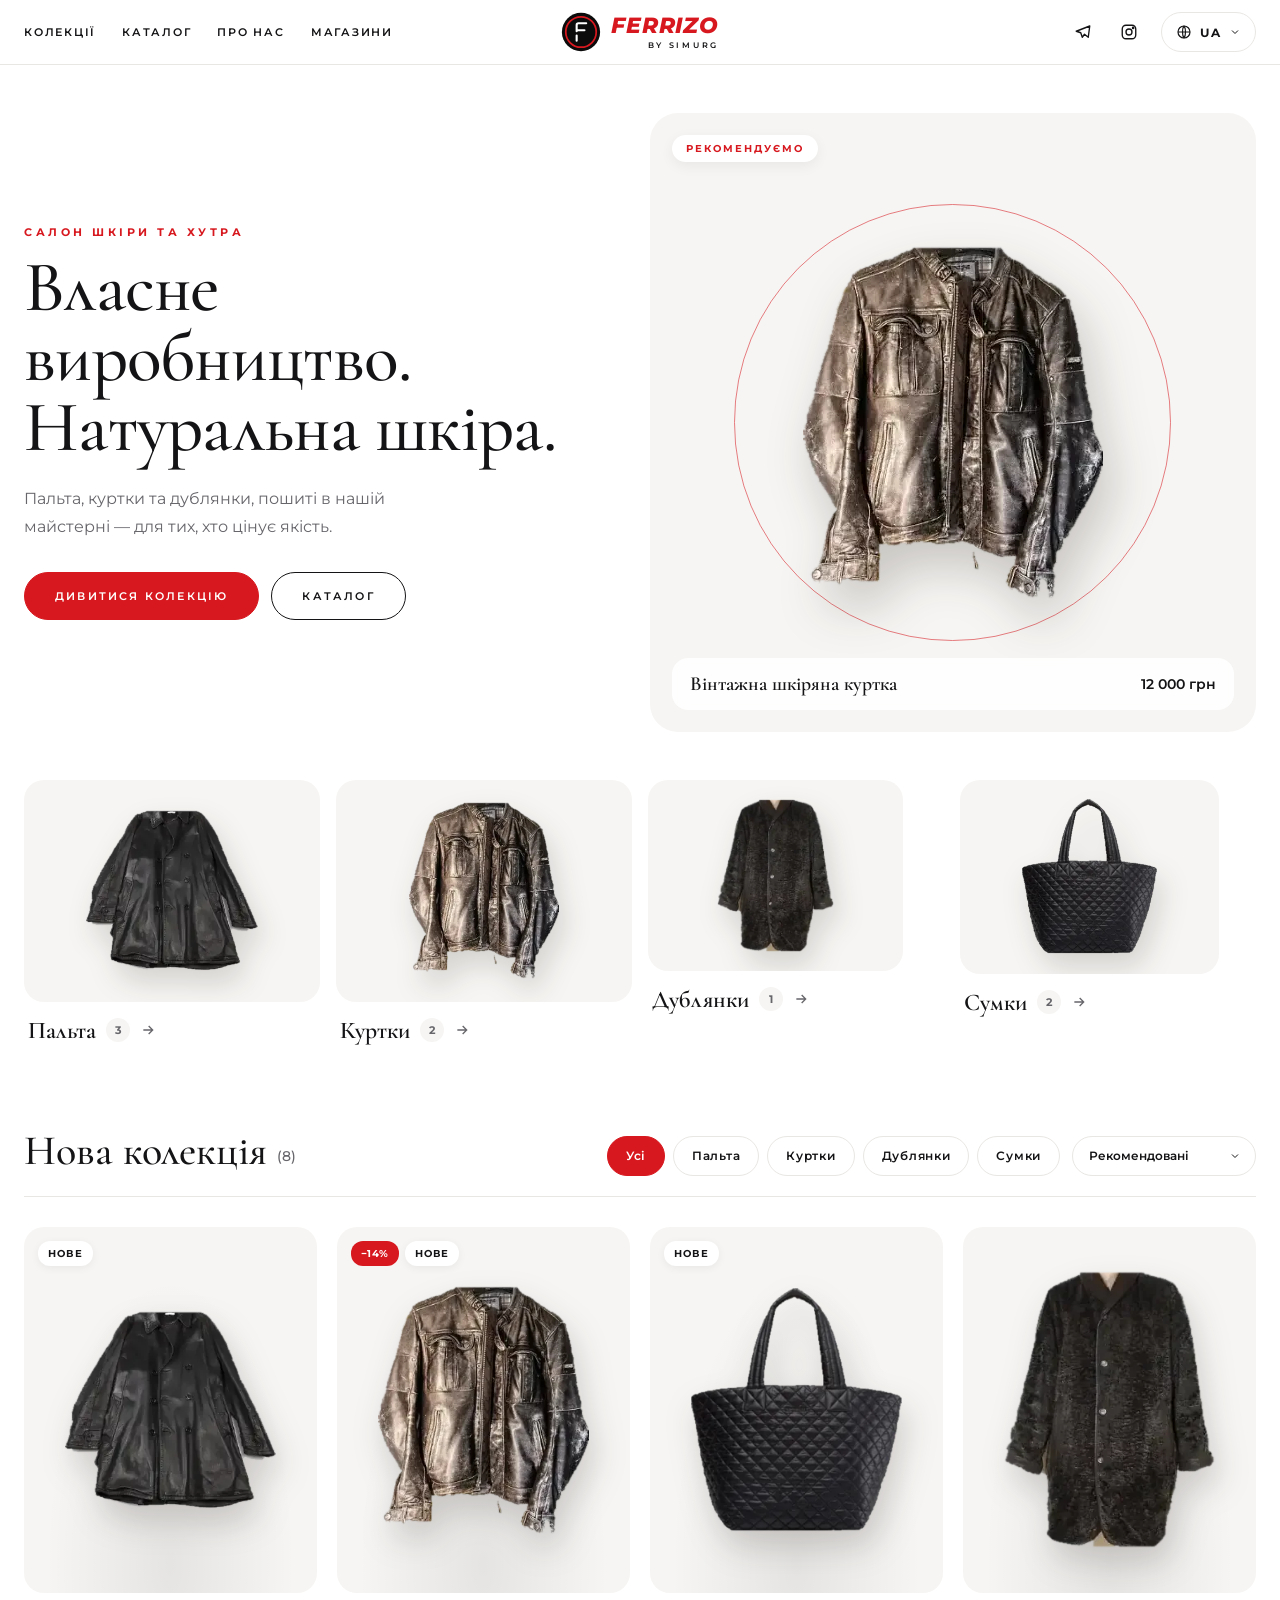
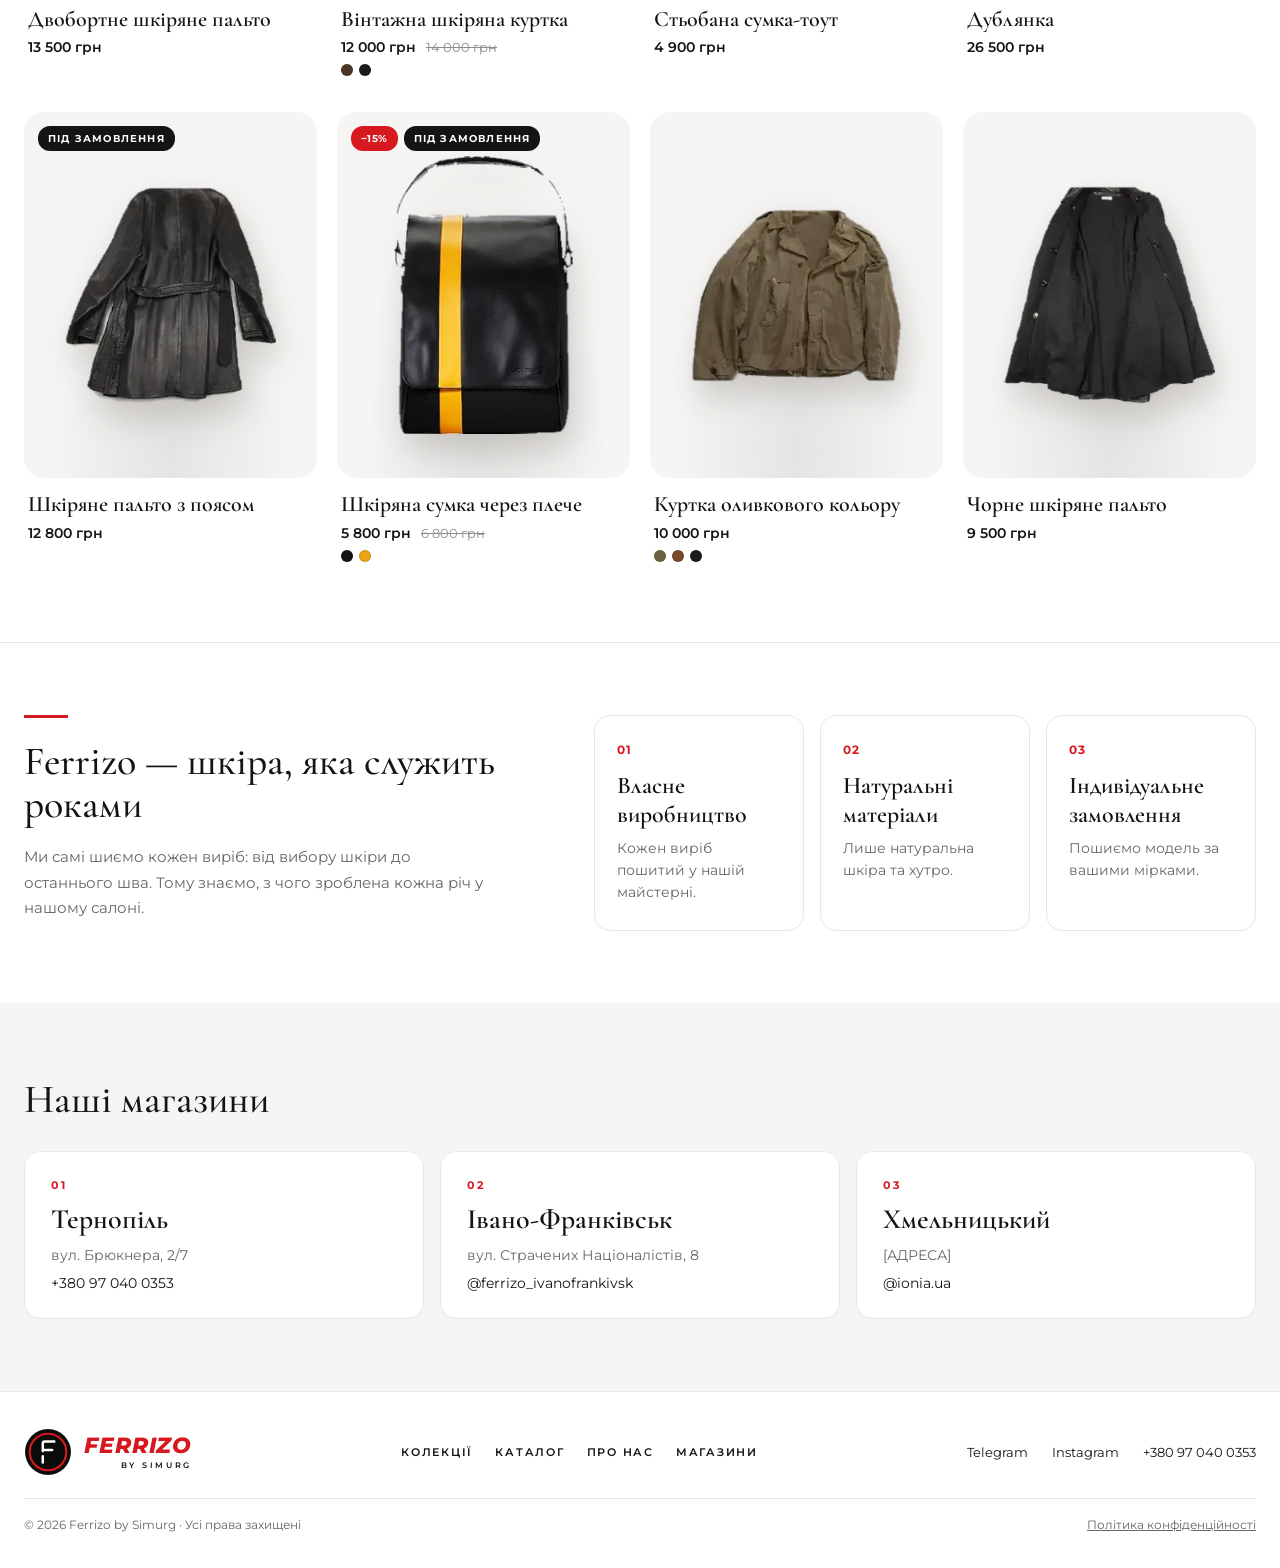
==== commit b898c368: "Telefon menüsü, ürün galerisi ve açıklama, 404 ve gizlilik sayfası, paylaşım görseli" ====
--- a/index.html
+++ b/index.html
@@ -6,13 +6,26 @@
 <title>FERRIZO — Салон шкіри та хутра</title>
 <meta name="robots" content="noindex, nofollow">
 <meta name="description" content="FERRIZO by Simurg — пальта, куртки та дублянки з натуральної шкіри. Власне виробництво.">
+<meta name="theme-color" content="#FFFFFF">
+<meta property="og:type" content="website">
+<meta property="og:site_name" content="FERRIZO">
+<meta property="og:title" content="FERRIZO — Салон шкіри та хутра">
+<meta property="og:description" content="Пальта, куртки та дублянки з натуральної шкіри. Власне виробництво. Тернопіль · Івано-Франківськ · Хмельницький.">
+<meta property="og:image" content="https://ekici44.github.io/ferrizo-test-app/og.jpg">
+<meta property="og:image:width" content="1200">
+<meta property="og:image:height" content="630">
+<meta property="og:locale" content="uk_UA">
+<meta name="twitter:card" content="summary_large_image">
 <link rel="icon" href="logo.svg" type="image/svg+xml">
+<link rel="apple-touch-icon" href="apple-touch-icon.png">
 <link rel="preconnect" href="https://fonts.googleapis.com">
 <link rel="preconnect" href="https://fonts.gstatic.com" crossorigin>
 <link href="https://fonts.googleapis.com/css2?family=Cormorant+Garamond:wght@500;600&family=Montserrat:wght@400;500;600;700;800&display=swap" rel="stylesheet">
 <link rel="stylesheet" href="css/styles.css">
+<link rel="modulepreload" href="js/i18n.js">
 </head>
 <body>
+<a class="skip" href="#app" data-i18n="skip"></a>
 
 <div class="loader" id="loader" aria-hidden="true">
   <div class="loader__mark">
@@ -23,10 +36,14 @@
 
 <header class="header">
   <div class="header__inner">
+    <button class="menu-btn" id="menuBtn" type="button" aria-controls="drawer" aria-expanded="false" data-i18n-label="menu">
+      <span></span><span></span><span></span>
+    </button>
     <nav class="header__nav" aria-label="Main">
-      <a href="#/collection" data-i18n="nav_collections"></a>
-      <a href="#/#about" data-scroll="about" data-i18n="nav_about"></a>
-      <a href="#/#stores" data-scroll="stores" data-i18n="nav_stores"></a>
+      <a href="#/collection" data-nav="collection" data-i18n="nav_collections"></a>
+      <a href="#/#shop" data-nav="shop" data-i18n="nav_shop"></a>
+      <a href="#/#about" data-nav="about" data-i18n="nav_about"></a>
+      <a href="#/#stores" data-nav="stores" data-i18n="nav_stores"></a>
     </nav>
     <a class="header__logo" href="#/" aria-label="FERRIZO">
       <img src="logo.svg" alt="" width="40" height="40">
@@ -51,7 +68,33 @@
   </div>
 </header>
 
-<main id="app"></main>
+<div class="drawer" id="drawer" hidden>
+  <div class="drawer__panel" role="dialog" aria-modal="true" data-i18n-label="menu">
+    <div class="drawer__top">
+      <a class="header__logo" href="#/" aria-label="FERRIZO">
+        <img src="logo.svg" alt="" width="36" height="36">
+        <span class="wordmark"><span class="wordmark__name">FERRIZO</span><span class="wordmark__by">BY SIMURG</span></span>
+      </a>
+      <button type="button" class="drawer__close" data-close data-i18n-label="close">
+        <svg width="18" height="18" viewBox="0 0 24 24" fill="none" stroke="currentColor" stroke-width="2" aria-hidden="true"><path d="M6 6l12 12M18 6L6 18"/></svg>
+      </button>
+    </div>
+    <nav class="drawer__nav" aria-label="Main">
+      <a href="#/collection" data-nav="collection"><span data-i18n="nav_collections"></span><i>01</i></a>
+      <a href="#/#shop" data-nav="shop"><span data-i18n="nav_shop"></span><i>02</i></a>
+      <a href="#/#about" data-nav="about"><span data-i18n="nav_about"></span><i>03</i></a>
+      <a href="#/#stores" data-nav="stores"><span data-i18n="nav_stores"></span><i>04</i></a>
+    </nav>
+    <div class="drawer__langs" id="drawerLangs"></div>
+    <div class="drawer__contact">
+      <a class="btn btn--red" href="https://t.me/ferrizo_by_simurg" target="_blank" rel="noopener" data-i18n="order_tg"></a>
+      <a class="btn btn--ghost" href="tel:+380970400353">+380 97 040 0353</a>
+      <a class="drawer__ig" href="https://instagram.com/ferrizo_by_simurg" target="_blank" rel="noopener">Instagram · @ferrizo_by_simurg</a>
+    </div>
+  </div>
+</div>
+
+<main id="app" tabindex="-1"></main>
 
 
 <footer class="footer" id="contact">
@@ -60,12 +103,18 @@
       <img src="logo.svg" alt="" width="48" height="48">
       <span class="wordmark"><span class="wordmark__name">FERRIZO</span><span class="wordmark__by">BY SIMURG</span></span>
     </div>
+    <nav class="footer__nav" aria-label="Footer">
+      <a href="#/collection" data-i18n="nav_collections"></a>
+      <a href="#/#shop" data-i18n="nav_shop"></a>
+      <a href="#/#about" data-i18n="nav_about"></a>
+      <a href="#/#stores" data-i18n="nav_stores"></a>
+    </nav>
     <div class="footer__links">
       <a href="https://t.me/ferrizo_by_simurg" target="_blank" rel="noopener">Telegram</a>
       <a href="https://instagram.com/ferrizo_by_simurg" target="_blank" rel="noopener">Instagram</a>
       <a href="tel:+380970400353">+380 97 040 0353</a>
     </div>
-    <div class="footer__copy">© <span id="year"></span> Ferrizo by Simurg · <span data-i18n="rights"></span></div>
+    <div class="footer__copy"><span>© <span id="year"></span> Ferrizo by Simurg · <span data-i18n="rights"></span></span><a href="#/privacy" data-i18n="privacy"></a></div>
   </div>
 </footer>
 
--- a/css/styles.css
+++ b/css/styles.css
@@ -60,53 +60,19 @@
 .lang__menu button[aria-selected="true"] { color: var(--red); font-weight: 700; }
 .lang__menu b { font-size: 11px; letter-spacing: .1em; color: var(--muted); }
 
-/* ---------- Hero ---------- */
-.hero { max-width: 1320px; margin: 0 auto; padding: 44px 24px 8px; display: flex; flex-wrap: wrap; align-items: flex-end; justify-content: space-between; gap: 20px; position: relative; }
+/* ---------- Buttons ---------- */
+.old { color: #8C8C91; text-decoration: line-through; }
+.pct { color: var(--red); font-weight: 700; }
 .hero__kicker { font-size: 11px; font-weight: 700; letter-spacing: .32em; text-transform: uppercase; color: var(--red); margin-bottom: 14px; }
-.hero__title { margin: 0; font-family: var(--serif); font-weight: 500; font-size: clamp(38px, 5vw, 64px); line-height: 1.02; }
-.hero__sub { max-width: 380px; margin: 0; font-size: 15px; line-height: 1.65; color: var(--muted); }
-
-/* ---------- Closet ---------- */
-.closet { padding: 26px 0 40px; display: flex; flex-direction: column; align-items: center; overflow: hidden; }
-.filters { display: flex; flex-wrap: wrap; justify-content: center; gap: 8px; margin-bottom: 8px; padding: 0 16px; }
-.chip { min-height: 38px; padding: 0 18px; border-radius: 19px; border: 1px solid var(--line); background: #fff; color: var(--ink); font-size: 12px; font-weight: 600; letter-spacing: .06em; cursor: pointer; transition: all .25s; }
+.filters { display: flex; flex-wrap: wrap; gap: 8px; }
+.chip { min-height: 40px; padding: 0 18px; border-radius: 20px; border: 1px solid var(--line); background: #fff; color: var(--ink); font-size: 12px; font-weight: 600; letter-spacing: .06em; cursor: pointer; transition: all .25s; }
 .chip:hover { border-color: var(--ink); }
 .chip.is-on { background: var(--red); border-color: var(--red); color: #fff; }
-.stagebox { width: 100%; display: flex; justify-content: center; touch-action: pan-y; }
-.stage { position: relative; width: 1200px; height: 400px; flex: none; perspective: 1600px; }
-.rail { position: absolute; left: 30px; right: 30px; top: 40px; height: 4px; border-radius: 2px; background: linear-gradient(#FBFBFB, #A9A9A9 55%, #6E6E6E); box-shadow: 0 2px 3px rgba(0,0,0,.14); }
-.rail-mount { position: absolute; top: 28px; width: 8px; height: 26px; border-radius: 2px; background: linear-gradient(90deg, #8C8C8C, #D2D2D2, #7A7A7A); }
-.rail-mount--l { left: 24px; } .rail-mount--r { right: 24px; }
-.card { position: absolute; left: 50%; top: 0; width: 240px; height: 400px; margin-left: -120px; padding: 0; border: 0; background: transparent; cursor: pointer; transform-origin: 120px 42px; transition: transform .95s var(--ease), filter .95s var(--ease), opacity .6s ease; -webkit-tap-highlight-color: transparent; }
-.card.no-trans { transition: none; }
-.card__swing { position: absolute; inset: 0; transform-origin: 120px 42px; }
-.card.is-center .card__swing { animation: fzSway 7s ease-in-out infinite; }
-@keyframes fzSway { 0%, 100% { transform: rotate(-.5deg); } 50% { transform: rotate(.5deg); } }
-.card__hanger { position: absolute; top: 30px; left: 0; overflow: visible; }
-.card__img { position: absolute; top: 60px; left: 50%; transform: translateX(-50%); max-width: 212px; max-height: 300px; width: auto; height: auto; filter: drop-shadow(6px 14px 12px rgba(40,30,20,.20)); user-select: none; -webkit-user-drag: none; }
-.card__img--own { top: 34px; max-height: 340px; max-width: 230px; }
-.card__tag { position: absolute; top: 50px; left: 148px; width: 24px; opacity: 0; transform: rotate(8deg) translateY(-6px); transform-origin: 50% 0; transition: opacity .5s .35s, transform .7s .35s var(--ease); pointer-events: none; }
-.card.is-center .card__tag { opacity: 1; transform: rotate(8deg); }
-.card__tag::before { content: ''; position: absolute; left: 11px; top: -10px; width: 1px; height: 12px; background: #9B9B9B; }
-.card__tag img { width: 24px; height: 24px; border-radius: 50%; box-shadow: 0 3px 6px rgba(0,0,0,.18); }
-
-.closet__info { display: flex; align-items: center; justify-content: center; gap: 26px; margin-top: 2px; }
-.round { width: 46px; height: 46px; flex: none; border-radius: 50%; border: 1px solid var(--line); background: #fff; color: var(--ink); display: flex; align-items: center; justify-content: center; cursor: pointer; transition: all .3s; }
-.round:hover { background: var(--red); border-color: var(--red); color: #fff; }
-.info { min-width: 300px; display: flex; flex-direction: column; align-items: center; gap: 6px; text-align: center; }
-.info.is-anim { animation: fzUp .55s .15s var(--ease) both; }
-.info__name { font-family: var(--serif); font-size: 32px; font-weight: 600; line-height: 1.1; }
-.info__price { display: flex; align-items: baseline; gap: 10px; font-size: 14px; letter-spacing: .04em; }
-.info__price strong { font-weight: 600; }
-.old { color: #9A9A9F; text-decoration: line-through; }
-.pct { color: var(--red); font-weight: 700; }
 .btn { display: inline-flex; align-items: center; justify-content: center; gap: 10px; min-height: 48px; padding: 0 30px; border-radius: 24px; border: 1px solid var(--ink); background: var(--ink); color: #fff; font-size: 11px; font-weight: 600; letter-spacing: .2em; text-transform: uppercase; text-decoration: none; cursor: pointer; transition: background .3s, border-color .3s, color .3s; }
 .btn:hover { background: var(--red); border-color: var(--red); color: #fff; }
 .btn--red { background: var(--red); border-color: var(--red); }
 .btn--red:hover { background: var(--red-dark); border-color: var(--red-dark); }
 .btn--ghost { background: transparent; color: var(--ink); }
-.closet__btn { margin-top: 18px; }
-.closet__hint { margin-top: 12px; font-size: 11px; letter-spacing: .1em; color: var(--muted); }
 
 /* ---------- About ---------- */
 .about { border-top: 1px solid var(--line); }
@@ -139,7 +105,8 @@
 .back { display: inline-flex; align-items: center; gap: 8px; min-height: 44px; padding: 0 16px 0 12px; border-radius: 22px; border: 1px solid var(--line); background: #fff; color: var(--ink); font-size: 11px; font-weight: 600; letter-spacing: .14em; text-transform: uppercase; text-decoration: none; transition: border-color .2s, color .2s; }
 .back:hover { border-color: var(--red); color: var(--red); }
 .product__grid { margin-top: 20px; display: flex; flex-wrap: wrap; gap: 40px; }
-.product__media { flex: 999 1 520px; min-width: 0; min-height: 560px; border-radius: 22px; background: var(--soft); display: flex; align-items: center; justify-content: center; padding: 48px 24px; position: relative; overflow: hidden; }
+.product__gallery { flex: 999 1 520px; min-width: 0; display: flex; flex-direction: column; gap: 12px; }
+.product__media { min-height: 560px; border-radius: 22px; background: var(--soft); display: flex; align-items: center; justify-content: center; padding: 48px 24px; position: relative; overflow: hidden; }
 .product__photo { max-width: 78%; max-height: 520px; width: auto; height: auto; filter: drop-shadow(8px 18px 18px rgba(40,30,20,.20)); animation: fzZoom .8s var(--ease) both; }
 .product__mark { position: absolute; right: 22px; bottom: 22px; width: 44px; height: 44px; opacity: .9; }
 @keyframes fzZoom { from { opacity: 0; transform: scale(.9) translateY(-14px); } to { opacity: 1; transform: none; } }
@@ -179,9 +146,6 @@
 .mini__price { font-size: 13px; color: var(--muted); }
 
 /* ---------- Marquee & footer ---------- */
-.marquee { background: var(--red); color: #fff; overflow: hidden; padding: 11px 0; font-size: 10px; font-weight: 700; letter-spacing: .26em; text-transform: uppercase; white-space: nowrap; }
-.marquee__track { display: flex; width: max-content; animation: fzMarq 34s linear infinite; }
-@keyframes fzMarq { from { transform: translateX(0); } to { transform: translateX(-50%); } }
 .footer { border-top: 1px solid var(--line); }
 .footer__inner { max-width: 1320px; margin: 0 auto; padding: 36px 24px; display: flex; flex-wrap: wrap; align-items: center; justify-content: space-between; gap: 22px; }
 .footer__brand { display: flex; align-items: center; gap: 12px; }
@@ -191,33 +155,20 @@
 .footer__copy { width: 100%; font-size: 12px; color: var(--muted); }
 
 /* ---------- Responsive ---------- */
-@media (max-width: 1240px) { .stage { transform: scale(.8); transform-origin: 50% 0; margin-bottom: -80px; } }
 @media (max-width: 900px) {
-  .header__inner { grid-template-columns: auto 1fr; }
+  .header__inner { grid-template-columns: auto 1fr auto; padding: 10px 16px; gap: 8px; }
   .header__nav { display: none; }
+
   .header__logo { justify-self: start; }
-  .stage { transform: scale(.56); margin-bottom: -176px; }
-  .closet__info { gap: 12px; }
-  .info { min-width: 0; }
-  .info__name { font-size: 26px; }
 }
 @media (max-width: 520px) {
   .header__tools .icon-btn { display: none; }
-  .stage { transform: scale(.42); margin-bottom: -232px; }
   .product__media { min-height: 420px; }
   .product__name { font-size: 36px; }
 }
 @media (prefers-reduced-motion: reduce) {
   *, *::before, *::after { animation-duration: .01ms !important; animation-iteration-count: 1 !important; transition-duration: .01ms !important; }
 }
-
-/* ---------- Fiyat etiketi & çanta kancası ---------- */
-.card__price { position: absolute; top: 58px; left: 154px; z-index: 3; padding: 4px 8px; border-radius: 3px; background: #fff; color: var(--ink); border: 1px solid #E3E1DD; font-size: 9px; font-weight: 700; letter-spacing: .06em; white-space: nowrap; box-shadow: 0 3px 6px rgba(0,0,0,.08); transform: rotate(5deg); transform-origin: 50% -16px; pointer-events: none; }
-.card__price::before { content: ''; position: absolute; left: 50%; top: -17px; width: 1px; height: 17px; background: #A9A9A9; }
-.card__price.is-sale { background: var(--red); border-color: var(--red); color: #fff; }
-.card.is-center .card__price { animation: fzTag 3.5s ease-in-out infinite; }
-@keyframes fzTag { 0%, 100% { transform: rotate(5deg); } 50% { transform: rotate(1deg); } }
-.card__img--bag { top: 84px; max-width: 190px; max-height: 240px; }
 
 /* ---------- Koleksiyon: yörünge ---------- */
 .orbit { position: relative; min-height: calc(100vh - 65px); background: radial-gradient(ellipse at 50% 62%, #2B2623 0%, #141416 52%, #0A0A0B 100%); color: #F2EFEA; overflow: hidden; display: flex; flex-direction: column; align-items: center; padding: 38px 16px 28px; }
@@ -336,3 +287,96 @@
   .cat__media { border-radius: 16px; }
 }
 @media (max-width: 380px) { .grid { grid-template-columns: 1fr; } }
+
+/* =========================================================
+   MENÜ, SAYFALAR, ERİŞİLEBİLİRLİK
+   ========================================================= */
+.skip { position: absolute; left: 12px; top: -60px; z-index: 300; padding: 12px 18px; border-radius: 10px; background: var(--ink); color: #fff; font-size: 13px; font-weight: 600; text-decoration: none; transition: top .2s; }
+.skip:focus { top: 12px; }
+#app:focus { outline: none; }
+body.no-scroll { overflow: hidden; }
+.header__nav a[aria-current="page"]::after { right: 0; }
+
+/* Hamburger */
+.menu-btn { display: none; width: 44px; height: 44px; margin-left: -8px; padding: 0; border: 0; border-radius: 50%; background: transparent; color: var(--ink); cursor: pointer; flex-direction: column; align-items: center; justify-content: center; gap: 5px; }
+.menu-btn span { display: block; width: 20px; height: 1.6px; border-radius: 1px; background: currentColor; transition: transform .3s var(--ease), opacity .2s; }
+.menu-btn span:nth-child(2) { width: 14px; margin-right: 6px; }
+.menu-btn:hover { color: var(--red); }
+
+/* Açılır menü */
+.drawer { position: fixed; inset: 0; z-index: 90; background: rgba(20,20,22,0); transition: background .32s ease; }
+.drawer.is-open { background: rgba(20,20,22,.42); }
+.drawer__panel { position: absolute; left: 0; top: 0; bottom: 0; width: min(380px, 88vw); background: #fff; display: flex; flex-direction: column; padding: 14px 22px calc(24px + env(safe-area-inset-bottom)); overflow-y: auto; transform: translateX(-102%); transition: transform .38s var(--ease); box-shadow: 18px 0 50px rgba(0,0,0,.12); }
+.drawer.is-open .drawer__panel { transform: none; }
+.drawer__top { display: flex; align-items: center; justify-content: space-between; padding-bottom: 14px; border-bottom: 1px solid var(--line); }
+.drawer__close { width: 44px; height: 44px; border-radius: 50%; border: 1px solid var(--line); background: #fff; color: var(--ink); display: inline-flex; align-items: center; justify-content: center; cursor: pointer; }
+.drawer__close:hover { border-color: var(--red); color: var(--red); }
+.drawer__nav { display: flex; flex-direction: column; padding: 10px 0; }
+.drawer__nav a { display: flex; align-items: baseline; justify-content: space-between; padding: 16px 2px; border-bottom: 1px solid var(--line); font-family: var(--serif); font-size: 30px; font-weight: 500; text-decoration: none; color: var(--ink); transition: color .2s, padding .3s var(--ease); }
+.drawer__nav a i { font-family: var(--sans); font-style: normal; font-size: 11px; font-weight: 700; letter-spacing: .14em; color: var(--red); }
+.drawer__nav a:hover, .drawer__nav a[aria-current="page"] { color: var(--red); padding-left: 8px; }
+.drawer.is-open .drawer__nav a { animation: fzSlideL .5s var(--ease) both; }
+.drawer.is-open .drawer__nav a:nth-child(2) { animation-delay: .05s; } .drawer.is-open .drawer__nav a:nth-child(3) { animation-delay: .1s; } .drawer.is-open .drawer__nav a:nth-child(4) { animation-delay: .15s; }
+@keyframes fzSlideL { from { opacity: 0; transform: translateX(-18px); } to { opacity: 1; transform: none; } }
+.drawer__langs { display: flex; flex-wrap: wrap; gap: 8px; padding: 20px 0; }
+.drawer__langs button { min-width: 48px; min-height: 40px; padding: 0 12px; border-radius: 20px; border: 1px solid var(--line); background: #fff; color: var(--ink); font-size: 12px; font-weight: 700; letter-spacing: .1em; cursor: pointer; }
+.drawer__langs button.is-on { background: var(--red); border-color: var(--red); color: #fff; }
+.drawer__contact { margin-top: auto; display: flex; flex-direction: column; gap: 10px; padding-top: 10px; }
+.drawer__ig { margin-top: 6px; font-size: 13px; color: var(--muted); text-decoration: none; text-align: center; }
+
+/* Ürün sayfası eklemeleri */
+.product__photo.is-in { animation: fzZoom .5s var(--ease) both; }
+.product__count { position: absolute; left: 22px; bottom: 22px; padding: 6px 12px; border-radius: 14px; background: rgba(255,255,255,.9); font-size: 11px; font-weight: 700; letter-spacing: .1em; }
+.thumbs { display: flex; gap: 10px; overflow-x: auto; padding-bottom: 4px; }
+.thumb { flex: none; width: 84px; height: 100px; padding: 8px; border-radius: 14px; border: 1.5px solid transparent; background: var(--soft); cursor: pointer; transition: border-color .2s; }
+.thumb img { width: 100%; height: 100%; object-fit: contain; }
+.thumb.is-on { border-color: var(--red); }
+.product__desc { margin: 0; font-size: 15px; line-height: 1.7; color: #3C3C41; max-width: 520px; }
+.swatch { border: 0; padding: 0; cursor: pointer; transition: box-shadow .2s, transform .2s; }
+.swatch:hover { transform: scale(1.08); }
+.actions .btn svg { flex: none; }
+.order-note { margin: -6px 0 0; font-size: 13px; line-height: 1.6; color: var(--muted); }
+.order-note b { color: var(--ink); white-space: nowrap; }
+.product__foot { display: flex; flex-wrap: wrap; align-items: center; justify-content: space-between; gap: 10px; }
+.share { display: inline-flex; align-items: center; gap: 8px; min-height: 40px; padding: 0 14px; border-radius: 20px; border: 1px solid var(--line); background: #fff; color: var(--ink); font-size: 11px; font-weight: 700; letter-spacing: .14em; text-transform: uppercase; cursor: pointer; }
+.share:hover { border-color: var(--red); color: var(--red); }
+
+/* Telefonda alttan sabit sipariş çubuğu */
+.buybar { display: none; }
+@media (max-width: 900px) {
+  .buybar { position: fixed; left: 0; right: 0; bottom: 0; z-index: 50; display: flex; align-items: center; gap: 10px; padding: 10px 14px calc(10px + env(safe-area-inset-bottom)); background: rgba(255,255,255,.96); backdrop-filter: blur(10px); border-top: 1px solid var(--line); box-shadow: 0 -8px 24px rgba(0,0,0,.06); animation: fzUp .5s .3s var(--ease) both; }
+  .buybar__price { display: flex; flex-direction: column; line-height: 1.2; font-size: 15px; margin-right: auto; min-width: 0; }
+  .buybar__price .old { font-size: 12px; }
+  .buybar__price .pct { display: none; }
+  .buybar__call { width: 46px; height: 46px; flex: none; border-radius: 50%; border: 1px solid var(--line); display: inline-flex; align-items: center; justify-content: center; color: var(--ink); }
+  .buybar__btn { min-height: 46px; padding: 0 18px; letter-spacing: .1em; }
+  body.has-buybar .footer { padding-bottom: 76px; }
+  .product__media { min-height: 440px; }
+}
+@media (max-width: 380px) { .buybar__btn svg { display: none; } .buybar__btn { padding: 0 14px; } }
+
+/* Gizlilik & 404 */
+.page { max-width: 760px; margin: 0 auto; padding: 32px 24px 80px; }
+.page__title { margin: 28px 0 24px; font-family: var(--serif); font-weight: 500; font-size: clamp(36px, 5vw, 52px); line-height: 1.05; }
+.page p { font-size: 16px; line-height: 1.75; color: #3C3C41; margin: 0 0 16px; }
+.page__meta { margin-top: 32px !important; padding-top: 20px; border-top: 1px solid var(--line); font-size: 14px !important; color: var(--muted) !important; }
+.page a { color: var(--red); }
+.nf { min-height: 62vh; display: flex; flex-direction: column; align-items: center; justify-content: center; text-align: center; padding: 60px 24px; }
+.nf__code { font-family: var(--serif); font-size: clamp(110px, 20vw, 200px); line-height: .9; color: var(--red); font-weight: 500; }
+.nf__title { margin: 12px 0 10px; font-family: var(--serif); font-size: 36px; font-weight: 500; }
+.nf__text { margin: 0 0 28px; max-width: 420px; color: var(--muted); line-height: 1.6; }
+.grid__empty { grid-column: 1 / -1; padding: 40px 0; text-align: center; color: var(--muted); }
+
+/* Alt bilgi */
+.footer__nav { display: flex; flex-wrap: wrap; gap: 22px; font-size: 11px; font-weight: 600; letter-spacing: .16em; text-transform: uppercase; }
+.footer__nav a { text-decoration: none; }
+.footer__nav a:hover { color: var(--red); }
+.footer__copy { display: flex; flex-wrap: wrap; justify-content: space-between; gap: 10px; padding-top: 18px; border-top: 1px solid var(--line); }
+.footer__copy a { color: var(--muted); }
+.footer__copy a:hover { color: var(--red); }
+
+/* Bildirim */
+.toast { position: fixed; left: 50%; bottom: 96px; z-index: 120; padding: 12px 20px; border-radius: 22px; background: var(--ink); color: #fff; font-size: 13px; font-weight: 600; opacity: 0; transform: translate(-50%, 10px); transition: opacity .3s, transform .3s var(--ease); pointer-events: none; }
+.toast.is-on { opacity: 1; transform: translate(-50%, 0); }
+@media (max-width: 900px) { .menu-btn { display: inline-flex; } }
+@media (min-width: 901px) { .product__gallery { position: sticky; top: 88px; align-self: flex-start; } }
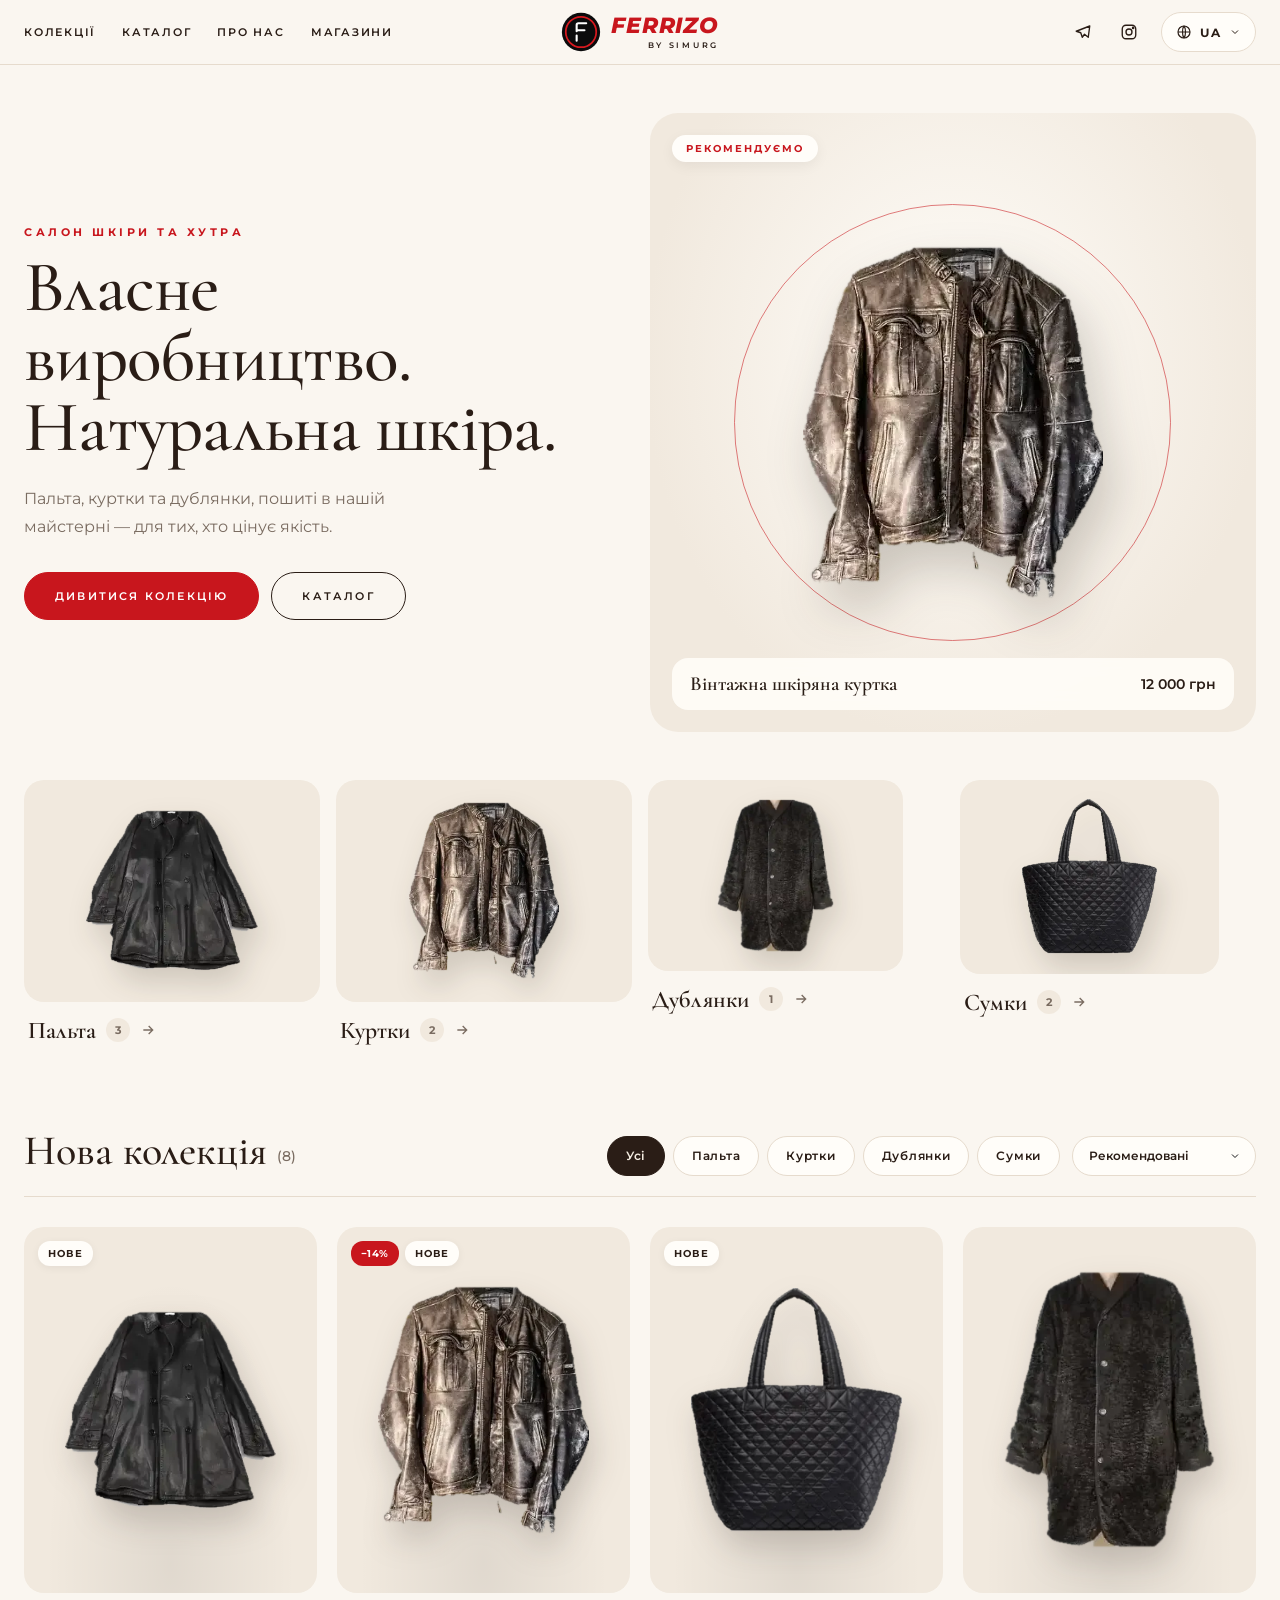
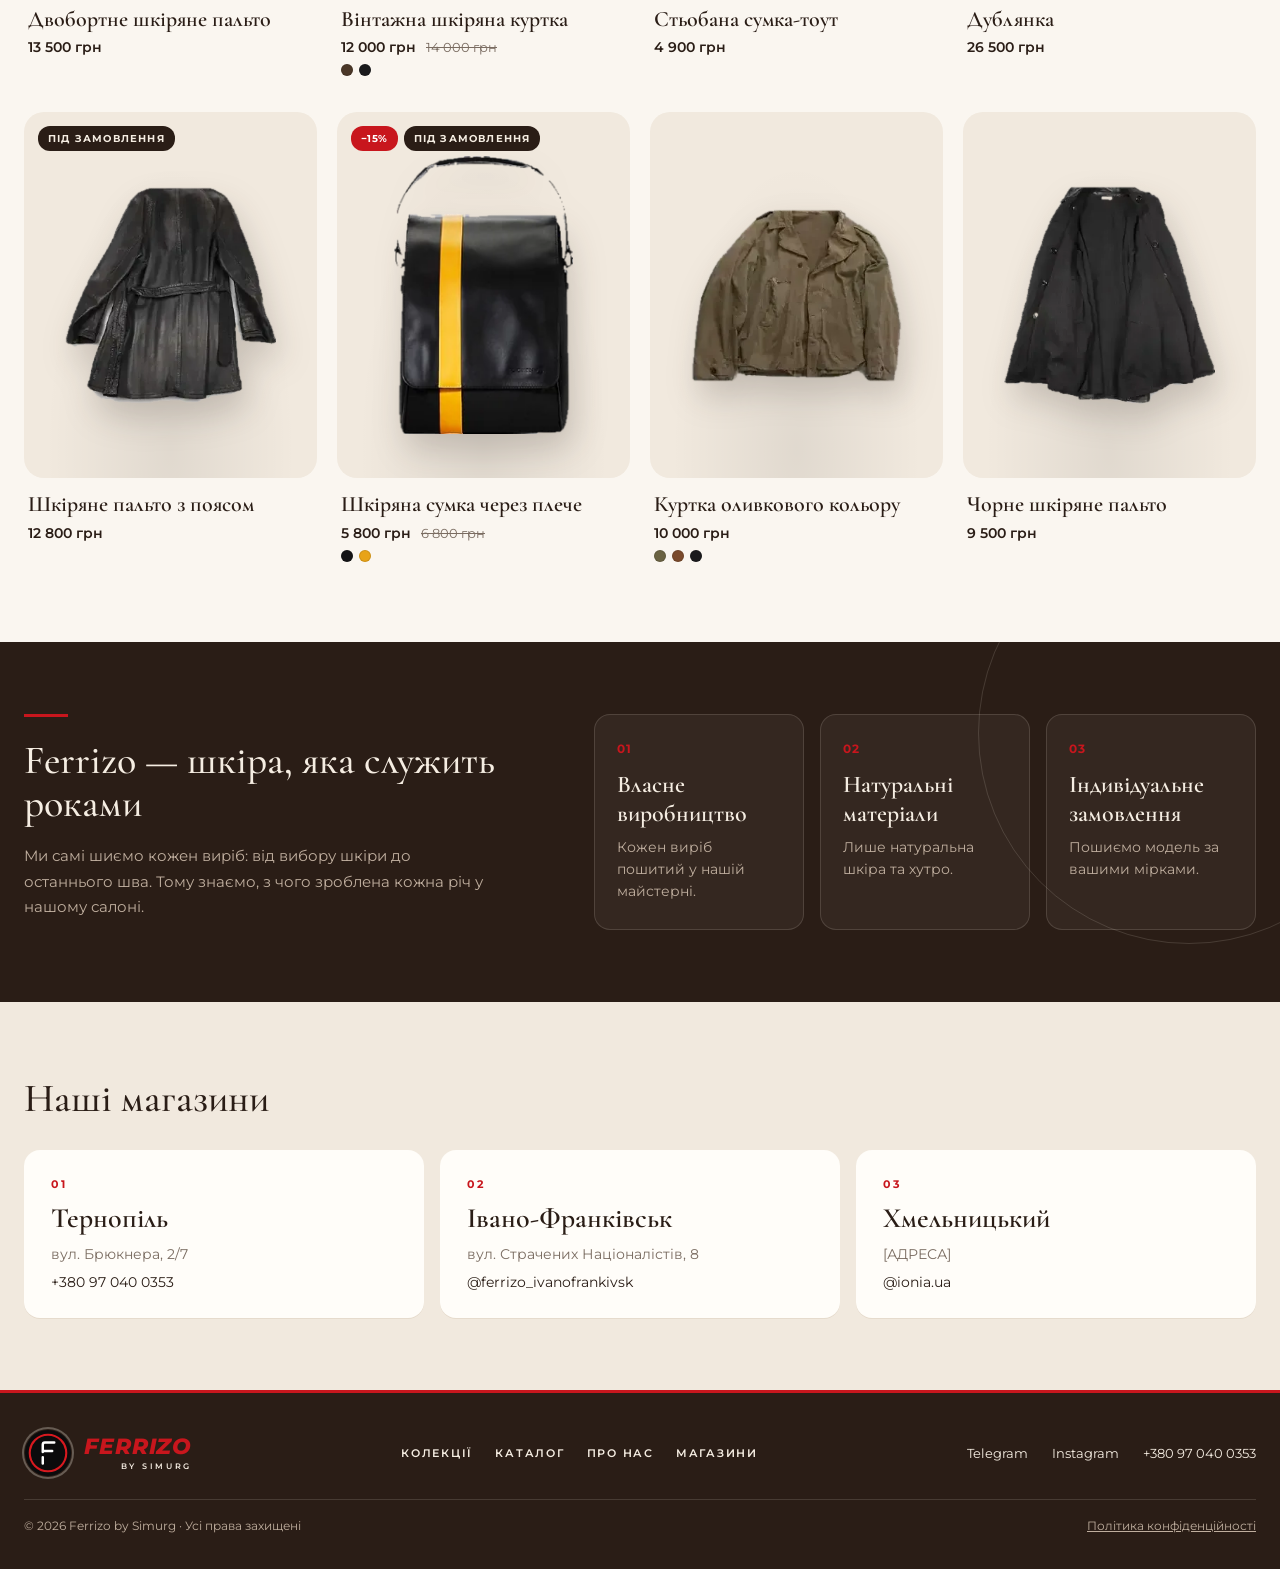
==== commit 2cb063b5: "Yeni renk paleti: krem, espresso, kırmızı" ====
--- a/index.html
+++ b/index.html
@@ -6,7 +6,7 @@
 <title>FERRIZO — Салон шкіри та хутра</title>
 <meta name="robots" content="noindex, nofollow">
 <meta name="description" content="FERRIZO by Simurg — пальта, куртки та дублянки з натуральної шкіри. Власне виробництво.">
-<meta name="theme-color" content="#FFFFFF">
+<meta name="theme-color" content="#FAF6F0">
 <meta property="og:type" content="website">
 <meta property="og:site_name" content="FERRIZO">
 <meta property="og:title" content="FERRIZO — Салон шкіри та хутра">
--- a/css/styles.css
+++ b/css/styles.css
@@ -1,12 +1,19 @@
 /* FERRIZO — beyaz zemin, kırmızı vurgu */
 :root {
-  --bg: #FFFFFF;
-  --soft: #F6F5F3;
-  --ink: #141416;
-  --muted: #66666B;
-  --line: #E9E7E4;
-  --red: #D7191F;
-  --red-dark: #B11318;
+  /* 3'lü palet: krem zemin · espresso · Ferrizo kırmızısı */
+  --bg: #FAF6F0;
+  --surface: #FFFDF9;
+  --soft: #F1E9DE;
+  --ink: #2A1D16;
+  --body: #4A3D34;
+  --muted: #7A6C61;
+  --line: #E6DBCD;
+  --deep: #2A1D16;
+  --deep-2: #3B2A20;
+  --cream: #F5EDE2;
+  --cream-muted: #BFAE9E;
+  --red: #C8161D;
+  --red-dark: #A11117;
   --serif: 'Cormorant Garamond', Georgia, serif;
   --sans: 'Montserrat', system-ui, -apple-system, Segoe UI, sans-serif;
   --ease: cubic-bezier(.22, .75, .2, 1);
@@ -27,7 +34,7 @@
 .wordmark__by { font-size: 8px; font-weight: 600; letter-spacing: .34em; color: var(--ink); align-self: flex-end; margin-top: 4px; }
 
 /* ---------- Loader ---------- */
-.loader { position: fixed; inset: 0; z-index: 100; background: #fff; display: flex; align-items: center; justify-content: center; transition: opacity .6s ease, visibility .6s; }
+.loader { position: fixed; inset: 0; z-index: 100; background: var(--surface); display: flex; align-items: center; justify-content: center; transition: opacity .6s ease, visibility .6s; }
 .loader.is-done { opacity: 0; visibility: hidden; }
 .loader__mark { display: flex; flex-direction: column; align-items: center; gap: 18px; }
 .loader__mark svg { animation: fzPop .9s var(--ease) both; }
@@ -39,7 +46,7 @@
 @keyframes fzUp { from { opacity: 0; transform: translateY(12px); } to { opacity: 1; transform: none; } }
 
 /* ---------- Header ---------- */
-.header { position: sticky; top: 0; z-index: 40; background: rgba(255,255,255,.92); backdrop-filter: blur(10px); border-bottom: 1px solid var(--line); }
+.header { position: sticky; top: 0; z-index: 40; background: color-mix(in srgb, var(--bg) 92%, transparent); backdrop-filter: blur(10px); border-bottom: 1px solid var(--line); }
 .header__inner { max-width: 1320px; margin: 0 auto; padding: 12px 24px; display: grid; grid-template-columns: 1fr auto 1fr; align-items: center; gap: 16px; }
 .header__nav { display: flex; gap: 26px; font-size: 11px; font-weight: 600; letter-spacing: .16em; text-transform: uppercase; }
 .header__nav a { text-decoration: none; padding: 8px 0; position: relative; }
@@ -52,20 +59,20 @@
 
 /* ---------- Language ---------- */
 .lang { position: relative; margin-left: 6px; }
-.lang__btn { display: inline-flex; align-items: center; gap: 8px; height: 40px; padding: 0 14px; border-radius: 20px; border: 1px solid var(--line); background: #fff; color: var(--ink); font-size: 12px; font-weight: 700; letter-spacing: .12em; cursor: pointer; transition: border-color .2s, color .2s; }
+.lang__btn { display: inline-flex; align-items: center; gap: 8px; height: 40px; padding: 0 14px; border-radius: 20px; border: 1px solid var(--line); background: var(--surface); color: var(--ink); font-size: 12px; font-weight: 700; letter-spacing: .12em; cursor: pointer; transition: border-color .2s, color .2s; }
 .lang__btn:hover, .lang__btn[aria-expanded="true"] { border-color: var(--red); color: var(--red); }
-.lang__menu { position: absolute; right: 0; top: 48px; min-width: 200px; margin: 0; padding: 6px; list-style: none; background: #fff; border: 1px solid var(--line); border-radius: 14px; box-shadow: 0 18px 40px rgba(20,20,22,.10); animation: fzUp .25s var(--ease) both; }
+.lang__menu { position: absolute; right: 0; top: 48px; min-width: 200px; margin: 0; padding: 6px; list-style: none; background: var(--surface); border: 1px solid var(--line); border-radius: 14px; box-shadow: 0 18px 40px rgba(42,29,22,.10); animation: fzUp .25s var(--ease) both; }
 .lang__menu button { width: 100%; display: flex; justify-content: space-between; align-items: center; gap: 12px; min-height: 42px; padding: 0 12px; border: 0; border-radius: 9px; background: transparent; color: var(--ink); font-size: 13px; font-weight: 500; cursor: pointer; text-align: left; }
 .lang__menu button:hover { background: var(--soft); }
 .lang__menu button[aria-selected="true"] { color: var(--red); font-weight: 700; }
 .lang__menu b { font-size: 11px; letter-spacing: .1em; color: var(--muted); }
 
 /* ---------- Buttons ---------- */
-.old { color: #8C8C91; text-decoration: line-through; }
+.old { color: var(--muted); text-decoration: line-through; }
 .pct { color: var(--red); font-weight: 700; }
 .hero__kicker { font-size: 11px; font-weight: 700; letter-spacing: .32em; text-transform: uppercase; color: var(--red); margin-bottom: 14px; }
 .filters { display: flex; flex-wrap: wrap; gap: 8px; }
-.chip { min-height: 40px; padding: 0 18px; border-radius: 20px; border: 1px solid var(--line); background: #fff; color: var(--ink); font-size: 12px; font-weight: 600; letter-spacing: .06em; cursor: pointer; transition: all .25s; }
+.chip { min-height: 40px; padding: 0 18px; border-radius: 20px; border: 1px solid var(--line); background: var(--surface); color: var(--ink); font-size: 12px; font-weight: 600; letter-spacing: .06em; cursor: pointer; transition: all .25s; }
 .chip:hover { border-color: var(--ink); }
 .chip.is-on { background: var(--red); border-color: var(--red); color: #fff; }
 .btn { display: inline-flex; align-items: center; justify-content: center; gap: 10px; min-height: 48px; padding: 0 30px; border-radius: 24px; border: 1px solid var(--ink); background: var(--ink); color: #fff; font-size: 11px; font-weight: 600; letter-spacing: .2em; text-transform: uppercase; text-decoration: none; cursor: pointer; transition: background .3s, border-color .3s, color .3s; }
@@ -82,7 +89,7 @@
 .about__title { margin: 0 0 18px; font-family: var(--serif); font-weight: 500; font-size: 40px; line-height: 1.08; }
 .about__text { margin: 0; font-size: 15px; line-height: 1.7; color: var(--muted); max-width: 460px; }
 .about__grid { flex: 1 1 520px; display: grid; grid-template-columns: repeat(auto-fit, minmax(180px, 1fr)); gap: 16px; }
-.fact { padding: 26px 22px; border: 1px solid var(--line); border-radius: 16px; background: #fff; transition: border-color .3s, transform .3s var(--ease); }
+.fact { padding: 26px 22px; border: 1px solid var(--line); border-radius: 16px; background: var(--surface); transition: border-color .3s, transform .3s var(--ease); }
 .fact:hover { border-color: var(--red); transform: translateY(-3px); }
 .fact__num { font-size: 12px; font-weight: 700; color: var(--red); letter-spacing: .1em; }
 .fact__t { margin: 14px 0 8px; font-family: var(--serif); font-size: 24px; font-weight: 600; }
@@ -93,7 +100,7 @@
 .stores__inner { max-width: 1320px; margin: 0 auto; padding: 72px 24px; }
 .section-title { margin: 0 0 28px; font-family: var(--serif); font-weight: 500; font-size: 40px; }
 .stores__grid { display: grid; grid-template-columns: repeat(auto-fit, minmax(260px, 1fr)); gap: 16px; }
-.store { padding: 26px; border-radius: 16px; background: #fff; border: 1px solid var(--line); display: flex; flex-direction: column; gap: 10px; }
+.store { padding: 26px; border-radius: 16px; background: var(--surface); border: 1px solid var(--line); display: flex; flex-direction: column; gap: 10px; }
 .store__num { font-size: 11px; font-weight: 700; letter-spacing: .24em; color: var(--red); }
 .store__city { font-family: var(--serif); font-size: 28px; font-weight: 600; }
 .store__addr { font-size: 14px; color: var(--muted); }
@@ -102,7 +109,7 @@
 
 /* ---------- Product page ---------- */
 .product { max-width: 1320px; margin: 0 auto; padding: 24px 24px 64px; }
-.back { display: inline-flex; align-items: center; gap: 8px; min-height: 44px; padding: 0 16px 0 12px; border-radius: 22px; border: 1px solid var(--line); background: #fff; color: var(--ink); font-size: 11px; font-weight: 600; letter-spacing: .14em; text-transform: uppercase; text-decoration: none; transition: border-color .2s, color .2s; }
+.back { display: inline-flex; align-items: center; gap: 8px; min-height: 44px; padding: 0 16px 0 12px; border-radius: 22px; border: 1px solid var(--line); background: var(--surface); color: var(--ink); font-size: 11px; font-weight: 600; letter-spacing: .14em; text-transform: uppercase; text-decoration: none; transition: border-color .2s, color .2s; }
 .back:hover { border-color: var(--red); color: var(--red); }
 .product__grid { margin-top: 20px; display: flex; flex-wrap: wrap; gap: 40px; }
 .product__gallery { flex: 999 1 520px; min-width: 0; display: flex; flex-direction: column; gap: 12px; }
@@ -123,13 +130,13 @@
 .product__price .old { font-size: 16px; }
 .product__price .pct { font-size: 14px; }
 .pills { display: flex; flex-wrap: wrap; gap: 8px; }
-.pill { min-width: 46px; min-height: 40px; padding: 0 14px; border-radius: 20px; border: 1px solid var(--line); background: #fff; font-size: 13px; font-weight: 600; cursor: pointer; transition: all .2s; }
+.pill { min-width: 46px; min-height: 40px; padding: 0 14px; border-radius: 20px; border: 1px solid var(--line); background: var(--surface); font-size: 13px; font-weight: 600; cursor: pointer; transition: all .2s; }
 .pill:hover { border-color: var(--ink); }
 .pill.is-on { background: var(--ink); border-color: var(--ink); color: #fff; }
 .label { font-size: 11px; font-weight: 700; letter-spacing: .16em; text-transform: uppercase; color: var(--muted); margin-bottom: 10px; }
 .swatches { display: flex; gap: 10px; }
 .swatch { width: 26px; height: 26px; border-radius: 50%; box-shadow: inset 0 0 0 1px rgba(0,0,0,.1); }
-.swatch.is-on { box-shadow: 0 0 0 2px #fff, 0 0 0 3.5px var(--red); }
+.swatch.is-on { box-shadow: 0 0 0 2px var(--surface), 0 0 0 3.5px var(--red); }
 .specs { border-top: 1px solid var(--line); font-size: 14px; }
 .specs div { display: flex; justify-content: space-between; gap: 12px; padding: 13px 0; border-bottom: 1px solid var(--line); }
 .specs span:first-child { color: var(--muted); }
@@ -171,7 +178,7 @@
 }
 
 /* ---------- Koleksiyon: yörünge ---------- */
-.orbit { position: relative; min-height: calc(100vh - 65px); background: radial-gradient(ellipse at 50% 62%, #2B2623 0%, #141416 52%, #0A0A0B 100%); color: #F2EFEA; overflow: hidden; display: flex; flex-direction: column; align-items: center; padding: 38px 16px 28px; }
+.orbit { position: relative; min-height: calc(100vh - 65px); background: radial-gradient(ellipse at 50% 62%, var(--deep-2) 0%, var(--deep) 55%, color-mix(in srgb, var(--deep) 70%, #000) 100%); color: var(--cream); overflow: hidden; display: flex; flex-direction: column; align-items: center; padding: 38px 16px 28px; }
 .orbit__head { text-align: center; position: relative; z-index: 2; }
 .orbit__kicker { font-size: 11px; font-weight: 700; letter-spacing: .32em; text-transform: uppercase; color: var(--red); margin-bottom: 10px; }
 .orbit__title { margin: 0; font-family: var(--serif); font-weight: 500; font-size: clamp(34px, 4.2vw, 52px); }
@@ -181,24 +188,24 @@
 .orb { position: absolute; left: 50%; top: 52%; width: 290px; height: 370px; padding: 0; border: 0; background: transparent; cursor: pointer; transition: opacity .5s ease; -webkit-tap-highlight-color: transparent; }
 .orb img { width: 100%; height: 100%; object-fit: contain; filter: none; transition: filter .6s var(--ease); pointer-events: none; -webkit-user-drag: none; }
 .orb__shadow { position: absolute; left: 22%; right: 22%; bottom: -16px; height: 18px; border-radius: 50%; background: radial-gradient(closest-side, rgba(0,0,0,.65), transparent); }
-.orbit__hint { position: relative; z-index: 2; font-size: 11px; font-weight: 600; letter-spacing: .16em; text-transform: uppercase; color: #9A948C; }
-.orbit__panel { position: absolute; right: 28px; top: 50%; transform: translateY(-50%); z-index: 200; width: min(380px, calc(100% - 32px)); background: rgba(22,22,24,.82); backdrop-filter: blur(14px); -webkit-backdrop-filter: blur(14px); border: 1px solid rgba(255,255,255,.09); border-radius: 22px; padding: 28px; display: flex; flex-direction: column; gap: 16px; animation: fzPanel .6s var(--ease) both; }
+.orbit__hint { position: relative; z-index: 2; font-size: 11px; font-weight: 600; letter-spacing: .16em; text-transform: uppercase; color: var(--cream-muted); }
+.orbit__panel { position: absolute; right: 28px; top: 50%; transform: translateY(-50%); z-index: 200; width: min(380px, calc(100% - 32px)); background: color-mix(in srgb, var(--deep) 84%, transparent); backdrop-filter: blur(14px); -webkit-backdrop-filter: blur(14px); border: 1px solid rgba(255,255,255,.09); border-radius: 22px; padding: 28px; display: flex; flex-direction: column; gap: 16px; animation: fzPanel .6s var(--ease) both; }
 .orbit__panel[hidden] { display: none; }
 @keyframes fzPanel { from { opacity: 0; transform: translate(34px, -50%); } to { opacity: 1; transform: translate(0, -50%); } }
-.op__close { position: absolute; top: 14px; right: 14px; width: 40px; height: 40px; border-radius: 50%; border: 1px solid rgba(255,255,255,.18); background: transparent; color: #F2EFEA; display: flex; align-items: center; justify-content: center; cursor: pointer; transition: background .2s; }
+.op__close { position: absolute; top: 14px; right: 14px; width: 40px; height: 40px; border-radius: 50%; border: 1px solid rgba(255,255,255,.18); background: transparent; color: var(--cream); display: flex; align-items: center; justify-content: center; cursor: pointer; transition: background .2s; }
 .op__close:hover { background: rgba(255,255,255,.1); }
 .op__name { margin: 0; padding-right: 40px; font-family: var(--serif); font-weight: 500; font-size: 34px; line-height: 1.05; }
 .op__price { display: flex; flex-wrap: wrap; align-items: baseline; gap: 10px; font-size: 18px; }
 .op__price strong { font-weight: 600; }
-.orbit .label { color: #A39E96; }
+.orbit .label { color: var(--cream-muted); }
 .orbit .swatch { border: 0; cursor: pointer; box-shadow: inset 0 0 0 1px rgba(255,255,255,.25); }
 .orbit .swatch.is-on { box-shadow: 0 0 0 2px #161618, 0 0 0 3.5px var(--red); }
-.orbit .pill { background: transparent; color: #F2EFEA; border-color: rgba(255,255,255,.22); }
+.orbit .pill { background: transparent; color: var(--cream); border-color: rgba(255,255,255,.22); }
 .orbit .pill:hover { border-color: #fff; }
-.orbit .pill.is-on { background: #F2EFEA; color: #141416; border-color: #F2EFEA; }
+.orbit .pill.is-on { background: var(--cream); color: var(--deep); border-color: var(--cream); }
 .op__actions { display: flex; flex-direction: column; gap: 10px; margin-top: 4px; }
-.btn--light { background: transparent; border-color: rgba(255,255,255,.35); color: #F2EFEA; }
-.btn--light:hover { background: #F2EFEA; border-color: #F2EFEA; color: #141416; }
+.btn--light { background: transparent; border-color: rgba(255,255,255,.35); color: var(--cream); }
+.btn--light:hover { background: var(--cream); border-color: var(--cream); color: var(--deep); }
 @media (max-width: 900px) {
   .orb { width: 200px; height: 260px; }
   .orbit__stage { height: 56vh; }
@@ -225,8 +232,8 @@
 .hero2__media img { position: relative; max-width: 66%; max-height: 78%; width: auto; height: auto; filter: drop-shadow(10px 24px 24px rgba(40,30,20,.22)); animation: fzFloat 6s ease-in-out infinite; transition: transform .7s var(--ease); }
 .hero2__media:hover img { transform: scale(1.03); }
 @keyframes fzFloat { 0%, 100% { translate: 0 0; } 50% { translate: 0 -10px; } }
-.hero2__label { position: absolute; top: 22px; left: 22px; padding: 7px 14px; border-radius: 16px; background: #fff; font-size: 10px; font-weight: 700; letter-spacing: .2em; text-transform: uppercase; color: var(--red); box-shadow: 0 4px 14px rgba(0,0,0,.06); }
-.hero2__cap { position: absolute; left: 22px; right: 22px; bottom: 22px; display: flex; justify-content: space-between; align-items: center; gap: 12px; padding: 14px 18px; border-radius: 16px; background: rgba(255,255,255,.86); backdrop-filter: blur(8px); font-size: 14px; color: var(--ink); }
+.hero2__label { position: absolute; top: 22px; left: 22px; padding: 7px 14px; border-radius: 16px; background: var(--surface); font-size: 10px; font-weight: 700; letter-spacing: .2em; text-transform: uppercase; color: var(--red); box-shadow: 0 4px 14px rgba(0,0,0,.06); }
+.hero2__cap { position: absolute; left: 22px; right: 22px; bottom: 22px; display: flex; justify-content: space-between; align-items: center; gap: 12px; padding: 14px 18px; border-radius: 16px; background: color-mix(in srgb, var(--surface) 88%, transparent); backdrop-filter: blur(8px); font-size: 14px; color: var(--ink); }
 .hero2__cap span { font-family: var(--serif); font-size: 20px; font-weight: 600; }
 .hero2__cap strong { font-weight: 600; white-space: nowrap; }
 
@@ -250,21 +257,21 @@
 .shop__title span { font-family: var(--sans); font-size: 14px; font-weight: 500; color: var(--muted); vertical-align: middle; }
 .shop__tools { display: flex; flex-wrap: wrap; align-items: center; gap: 12px; }
 .shop .filters { margin: 0; padding: 0; justify-content: flex-start; }
-.sort select { height: 40px; padding: 0 38px 0 16px; border-radius: 20px; border: 1px solid var(--line); background: #fff url("data:image/svg+xml,%3Csvg xmlns='http://www.w3.org/2000/svg' width='12' height='12' viewBox='0 0 24 24' fill='none' stroke='%23141416' stroke-width='2'%3E%3Cpath d='M6 9l6 6 6-6'/%3E%3C/svg%3E") no-repeat right 14px center; -webkit-appearance: none; appearance: none; font: 600 12px var(--sans); color: var(--ink); cursor: pointer; }
+.sort select { height: 40px; padding: 0 38px 0 16px; border-radius: 20px; border: 1px solid var(--line); background: var(--surface) url("data:image/svg+xml,%3Csvg xmlns='http://www.w3.org/2000/svg' width='12' height='12' viewBox='0 0 24 24' fill='none' stroke='%23141416' stroke-width='2'%3E%3Cpath d='M6 9l6 6 6-6'/%3E%3C/svg%3E") no-repeat right 14px center; -webkit-appearance: none; appearance: none; font: 600 12px var(--sans); color: var(--ink); cursor: pointer; }
 .sort select:hover { border-color: var(--ink); }
 .grid { display: grid; grid-template-columns: repeat(auto-fill, minmax(250px, 1fr)); gap: 36px 20px; }
 .pcard { display: flex; flex-direction: column; gap: 14px; text-decoration: none; color: inherit; }
 .pcard__media { position: relative; display: flex; align-items: center; justify-content: center; aspect-ratio: 4 / 5; border-radius: 20px; background: var(--soft); overflow: hidden; transition: box-shadow .5s var(--ease); }
 .pcard__media::after { content: ''; position: absolute; inset: 0; background: radial-gradient(ellipse at 50% 92%, rgba(0,0,0,.07), transparent 60%); pointer-events: none; }
 .pcard__media img { position: relative; z-index: 1; max-width: 72%; max-height: 76%; width: auto; height: auto; filter: drop-shadow(6px 16px 16px rgba(40,30,20,.18)); transition: transform .8s var(--ease); }
-.pcard:hover .pcard__media { box-shadow: 0 22px 44px rgba(20,20,22,.10); }
+.pcard:hover .pcard__media { box-shadow: 0 22px 44px rgba(42,29,22,.10); }
 .pcard:hover .pcard__media img { transform: scale(1.06) translateY(-6px); }
 .pcard__badges { position: absolute; top: 14px; left: 14px; z-index: 2; display: flex; flex-wrap: wrap; gap: 6px; }
 .pb { padding: 6px 10px; border-radius: 12px; font-size: 10px; font-weight: 700; letter-spacing: .12em; text-transform: uppercase; }
 .pb--sale { background: var(--red); color: #fff; letter-spacing: .04em; }
-.pb--new { background: #fff; color: var(--ink); box-shadow: 0 2px 8px rgba(0,0,0,.06); }
+.pb--new { background: var(--surface); color: var(--ink); box-shadow: 0 2px 8px rgba(0,0,0,.06); }
 .pb--order { background: var(--ink); color: #fff; }
-.pcard__cta { position: absolute; z-index: 2; left: 50%; bottom: 16px; display: inline-flex; align-items: center; gap: 8px; padding: 11px 18px; border-radius: 22px; background: #fff; color: var(--ink); font-size: 11px; font-weight: 700; letter-spacing: .14em; text-transform: uppercase; box-shadow: 0 8px 22px rgba(0,0,0,.10); opacity: 0; transform: translate(-50%, 12px); transition: opacity .45s var(--ease), transform .45s var(--ease), background .25s, color .25s; white-space: nowrap; }
+.pcard__cta { position: absolute; z-index: 2; left: 50%; bottom: 16px; display: inline-flex; align-items: center; gap: 8px; padding: 11px 18px; border-radius: 22px; background: var(--surface); color: var(--ink); font-size: 11px; font-weight: 700; letter-spacing: .14em; text-transform: uppercase; box-shadow: 0 8px 22px rgba(0,0,0,.10); opacity: 0; transform: translate(-50%, 12px); transition: opacity .45s var(--ease), transform .45s var(--ease), background .25s, color .25s; white-space: nowrap; }
 .pcard:hover .pcard__cta, .pcard:focus-visible .pcard__cta { opacity: 1; transform: translate(-50%, 0); }
 .pcard__cta:hover { background: var(--red); color: #fff; }
 .pcard__body { display: flex; flex-direction: column; gap: 6px; padding: 0 4px; }
@@ -304,12 +311,12 @@
 .menu-btn:hover { color: var(--red); }
 
 /* Açılır menü */
-.drawer { position: fixed; inset: 0; z-index: 90; background: rgba(20,20,22,0); transition: background .32s ease; }
-.drawer.is-open { background: rgba(20,20,22,.42); }
-.drawer__panel { position: absolute; left: 0; top: 0; bottom: 0; width: min(380px, 88vw); background: #fff; display: flex; flex-direction: column; padding: 14px 22px calc(24px + env(safe-area-inset-bottom)); overflow-y: auto; transform: translateX(-102%); transition: transform .38s var(--ease); box-shadow: 18px 0 50px rgba(0,0,0,.12); }
+.drawer { position: fixed; inset: 0; z-index: 90; background: rgba(42,29,22,0); transition: background .32s ease; }
+.drawer.is-open { background: rgba(42,29,22,.42); }
+.drawer__panel { position: absolute; left: 0; top: 0; bottom: 0; width: min(380px, 88vw); background: var(--surface); display: flex; flex-direction: column; padding: 14px 22px calc(24px + env(safe-area-inset-bottom)); overflow-y: auto; transform: translateX(-102%); transition: transform .38s var(--ease); box-shadow: 18px 0 50px rgba(0,0,0,.12); }
 .drawer.is-open .drawer__panel { transform: none; }
 .drawer__top { display: flex; align-items: center; justify-content: space-between; padding-bottom: 14px; border-bottom: 1px solid var(--line); }
-.drawer__close { width: 44px; height: 44px; border-radius: 50%; border: 1px solid var(--line); background: #fff; color: var(--ink); display: inline-flex; align-items: center; justify-content: center; cursor: pointer; }
+.drawer__close { width: 44px; height: 44px; border-radius: 50%; border: 1px solid var(--line); background: var(--surface); color: var(--ink); display: inline-flex; align-items: center; justify-content: center; cursor: pointer; }
 .drawer__close:hover { border-color: var(--red); color: var(--red); }
 .drawer__nav { display: flex; flex-direction: column; padding: 10px 0; }
 .drawer__nav a { display: flex; align-items: baseline; justify-content: space-between; padding: 16px 2px; border-bottom: 1px solid var(--line); font-family: var(--serif); font-size: 30px; font-weight: 500; text-decoration: none; color: var(--ink); transition: color .2s, padding .3s var(--ease); }
@@ -319,32 +326,32 @@
 .drawer.is-open .drawer__nav a:nth-child(2) { animation-delay: .05s; } .drawer.is-open .drawer__nav a:nth-child(3) { animation-delay: .1s; } .drawer.is-open .drawer__nav a:nth-child(4) { animation-delay: .15s; }
 @keyframes fzSlideL { from { opacity: 0; transform: translateX(-18px); } to { opacity: 1; transform: none; } }
 .drawer__langs { display: flex; flex-wrap: wrap; gap: 8px; padding: 20px 0; }
-.drawer__langs button { min-width: 48px; min-height: 40px; padding: 0 12px; border-radius: 20px; border: 1px solid var(--line); background: #fff; color: var(--ink); font-size: 12px; font-weight: 700; letter-spacing: .1em; cursor: pointer; }
+.drawer__langs button { min-width: 48px; min-height: 40px; padding: 0 12px; border-radius: 20px; border: 1px solid var(--line); background: var(--surface); color: var(--ink); font-size: 12px; font-weight: 700; letter-spacing: .1em; cursor: pointer; }
 .drawer__langs button.is-on { background: var(--red); border-color: var(--red); color: #fff; }
 .drawer__contact { margin-top: auto; display: flex; flex-direction: column; gap: 10px; padding-top: 10px; }
 .drawer__ig { margin-top: 6px; font-size: 13px; color: var(--muted); text-decoration: none; text-align: center; }
 
 /* Ürün sayfası eklemeleri */
 .product__photo.is-in { animation: fzZoom .5s var(--ease) both; }
-.product__count { position: absolute; left: 22px; bottom: 22px; padding: 6px 12px; border-radius: 14px; background: rgba(255,255,255,.9); font-size: 11px; font-weight: 700; letter-spacing: .1em; }
+.product__count { position: absolute; left: 22px; bottom: 22px; padding: 6px 12px; border-radius: 14px; background: color-mix(in srgb, var(--surface) 90%, transparent); font-size: 11px; font-weight: 700; letter-spacing: .1em; }
 .thumbs { display: flex; gap: 10px; overflow-x: auto; padding-bottom: 4px; }
 .thumb { flex: none; width: 84px; height: 100px; padding: 8px; border-radius: 14px; border: 1.5px solid transparent; background: var(--soft); cursor: pointer; transition: border-color .2s; }
 .thumb img { width: 100%; height: 100%; object-fit: contain; }
 .thumb.is-on { border-color: var(--red); }
-.product__desc { margin: 0; font-size: 15px; line-height: 1.7; color: #3C3C41; max-width: 520px; }
+.product__desc { margin: 0; font-size: 15px; line-height: 1.7; color: var(--body); max-width: 520px; }
 .swatch { border: 0; padding: 0; cursor: pointer; transition: box-shadow .2s, transform .2s; }
 .swatch:hover { transform: scale(1.08); }
 .actions .btn svg { flex: none; }
 .order-note { margin: -6px 0 0; font-size: 13px; line-height: 1.6; color: var(--muted); }
 .order-note b { color: var(--ink); white-space: nowrap; }
 .product__foot { display: flex; flex-wrap: wrap; align-items: center; justify-content: space-between; gap: 10px; }
-.share { display: inline-flex; align-items: center; gap: 8px; min-height: 40px; padding: 0 14px; border-radius: 20px; border: 1px solid var(--line); background: #fff; color: var(--ink); font-size: 11px; font-weight: 700; letter-spacing: .14em; text-transform: uppercase; cursor: pointer; }
+.share { display: inline-flex; align-items: center; gap: 8px; min-height: 40px; padding: 0 14px; border-radius: 20px; border: 1px solid var(--line); background: var(--surface); color: var(--ink); font-size: 11px; font-weight: 700; letter-spacing: .14em; text-transform: uppercase; cursor: pointer; }
 .share:hover { border-color: var(--red); color: var(--red); }
 
 /* Telefonda alttan sabit sipariş çubuğu */
 .buybar { display: none; }
 @media (max-width: 900px) {
-  .buybar { position: fixed; left: 0; right: 0; bottom: 0; z-index: 50; display: flex; align-items: center; gap: 10px; padding: 10px 14px calc(10px + env(safe-area-inset-bottom)); background: rgba(255,255,255,.96); backdrop-filter: blur(10px); border-top: 1px solid var(--line); box-shadow: 0 -8px 24px rgba(0,0,0,.06); animation: fzUp .5s .3s var(--ease) both; }
+  .buybar { position: fixed; left: 0; right: 0; bottom: 0; z-index: 50; display: flex; align-items: center; gap: 10px; padding: 10px 14px calc(10px + env(safe-area-inset-bottom)); background: color-mix(in srgb, var(--bg) 96%, transparent); backdrop-filter: blur(10px); border-top: 1px solid var(--line); box-shadow: 0 -8px 24px rgba(0,0,0,.06); animation: fzUp .5s .3s var(--ease) both; }
   .buybar__price { display: flex; flex-direction: column; line-height: 1.2; font-size: 15px; margin-right: auto; min-width: 0; }
   .buybar__price .old { font-size: 12px; }
   .buybar__price .pct { display: none; }
@@ -358,7 +365,7 @@
 /* Gizlilik & 404 */
 .page { max-width: 760px; margin: 0 auto; padding: 32px 24px 80px; }
 .page__title { margin: 28px 0 24px; font-family: var(--serif); font-weight: 500; font-size: clamp(36px, 5vw, 52px); line-height: 1.05; }
-.page p { font-size: 16px; line-height: 1.75; color: #3C3C41; margin: 0 0 16px; }
+.page p { font-size: 16px; line-height: 1.75; color: var(--body); margin: 0 0 16px; }
 .page__meta { margin-top: 32px !important; padding-top: 20px; border-top: 1px solid var(--line); font-size: 14px !important; color: var(--muted) !important; }
 .page a { color: var(--red); }
 .nf { min-height: 62vh; display: flex; flex-direction: column; align-items: center; justify-content: center; text-align: center; padding: 60px 24px; }
@@ -380,3 +387,43 @@
 .toast.is-on { opacity: 1; transform: translate(-50%, 0); }
 @media (max-width: 900px) { .menu-btn { display: inline-flex; } }
 @media (min-width: 901px) { .product__gallery { position: sticky; top: 88px; align-self: flex-start; } }
+
+/* =========================================================
+   RENK RİTMİ — açık / koyu bölümler
+   ========================================================= */
+.btn { background: var(--deep); border-color: var(--deep); color: var(--cream); }
+.btn--ghost { background: transparent; color: var(--ink); border-color: var(--ink); }
+.btn--ghost:hover { background: var(--deep); border-color: var(--deep); color: var(--cream); }
+.btn--red { background: var(--red); border-color: var(--red); color: #fff; }
+.pill.is-on, .pb--order { background: var(--deep); border-color: var(--deep); color: var(--cream); }
+.hero2__ring { border-color: var(--red); }
+.hero2__media { background: radial-gradient(ellipse at 50% 40%, var(--surface) 0%, var(--soft) 72%); }
+.hero2__title em, .about__title em { font-style: italic; color: var(--red); }
+
+/* Hakkımızda: koyu bant */
+.about { background: var(--deep); color: var(--cream); border-top: 0; position: relative; overflow: hidden; }
+.about::after { content: ''; position: absolute; right: -120px; top: -120px; width: 420px; height: 420px; border-radius: 50%; border: 1px solid color-mix(in srgb, var(--cream) 14%, transparent); pointer-events: none; }
+.about__text { color: var(--cream-muted); }
+.fact { background: color-mix(in srgb, var(--cream) 5%, transparent); border-color: color-mix(in srgb, var(--cream) 14%, transparent); }
+.fact:hover { border-color: var(--red); background: color-mix(in srgb, var(--cream) 8%, transparent); }
+.fact__d { color: var(--cream-muted); }
+
+/* Mağazalar: sıcak açık zemin */
+.stores { background: var(--soft); }
+.store { background: var(--surface); border-color: transparent; box-shadow: 0 1px 0 var(--line); transition: transform .35s var(--ease), box-shadow .35s; }
+.store:hover { transform: translateY(-3px); box-shadow: 0 16px 34px rgba(42,29,22,.08); }
+
+/* Alt bilgi: koyu */
+.footer { background: var(--deep); color: var(--cream); border-top: 3px solid var(--red); }
+.footer .wordmark__by { color: var(--cream); }
+.footer__copy { color: var(--cream-muted); border-top-color: color-mix(in srgb, var(--cream) 14%, transparent); }
+.footer__copy a { color: var(--cream-muted); }
+.footer__links a, .footer__nav a { color: var(--cream); }
+
+/* Ürün kartları ve sayfalar */
+.pcard__media, .cat__media, .product__media, .mini, .thumb { background: var(--soft); }
+.chip.is-on { background: var(--deep); border-color: var(--deep); color: var(--cream); }
+.shop__head { border-bottom-color: var(--line); }
+.badge--in { background: #E4EFE3; color: #2F5D34; }
+.loader { background: var(--bg); }
+.footer__brand img { border-radius: 50%; box-shadow: 0 0 0 2px color-mix(in srgb, var(--cream) 30%, transparent); }
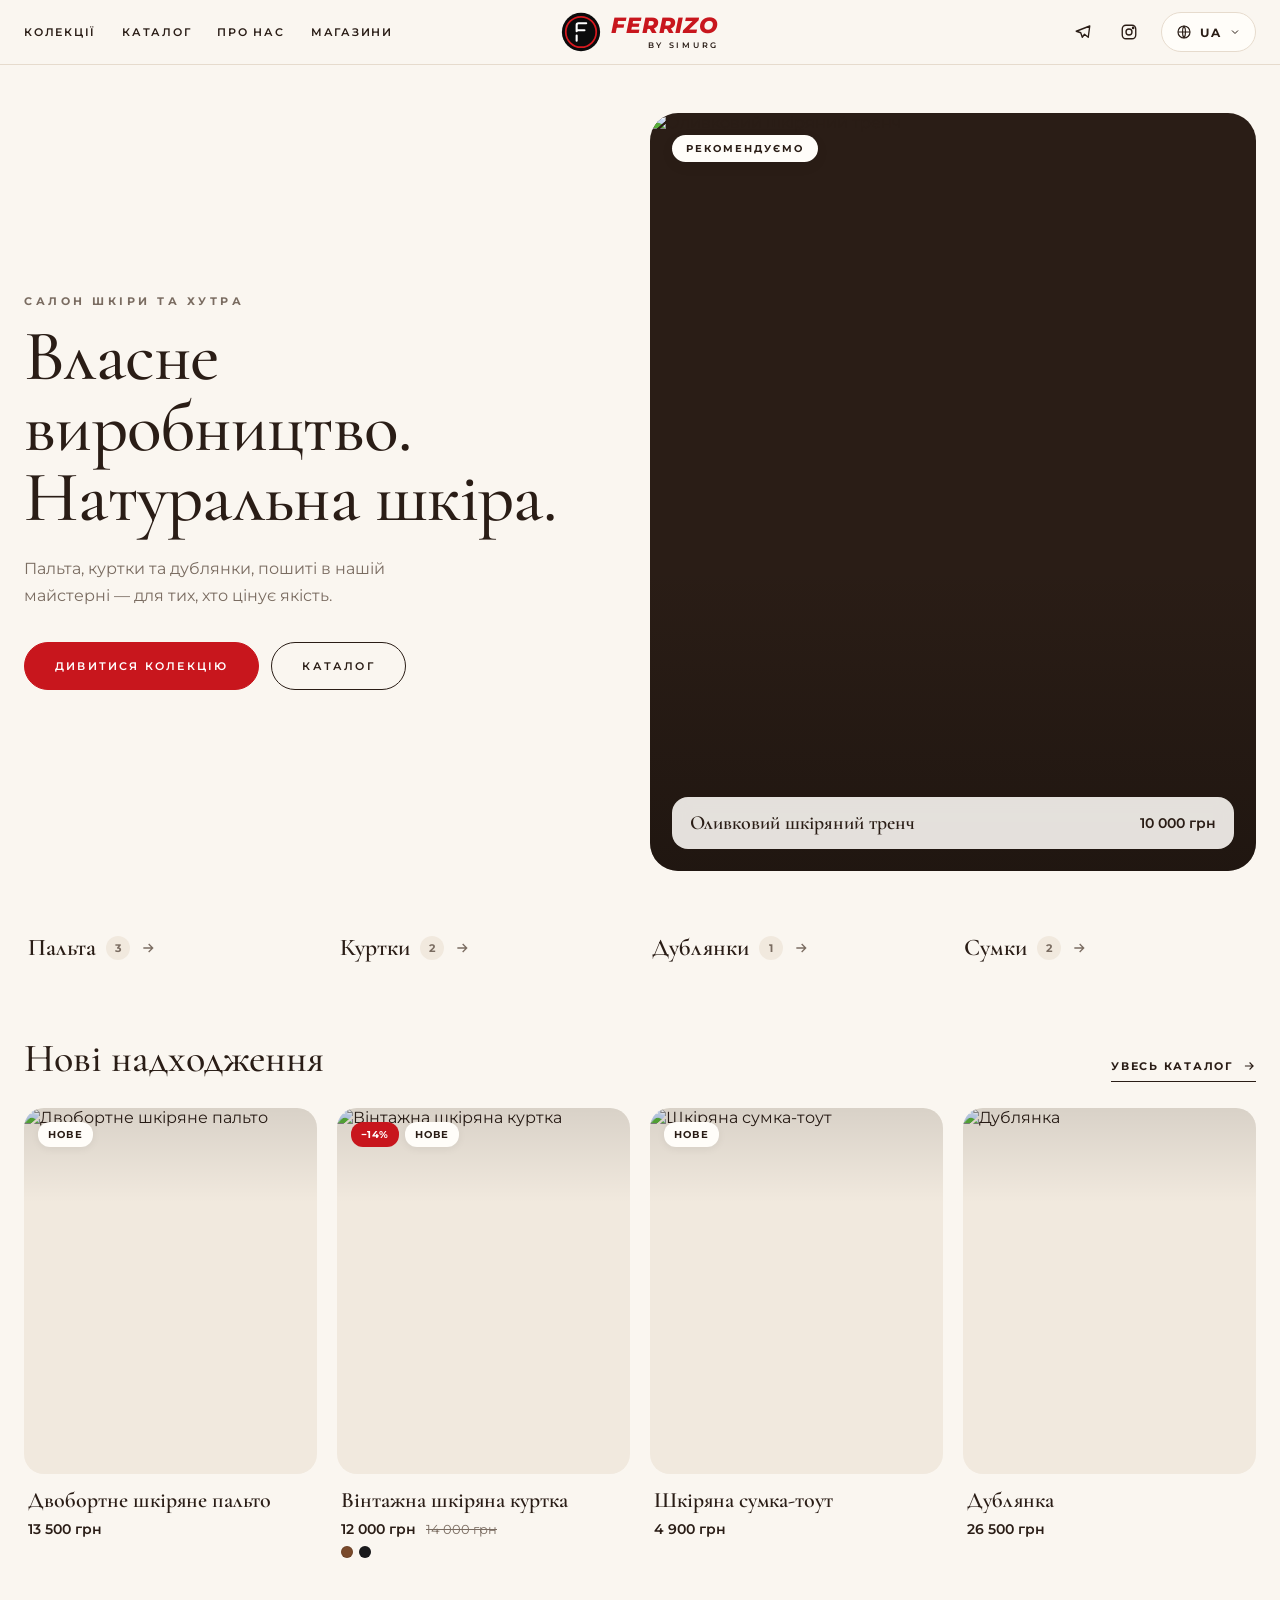
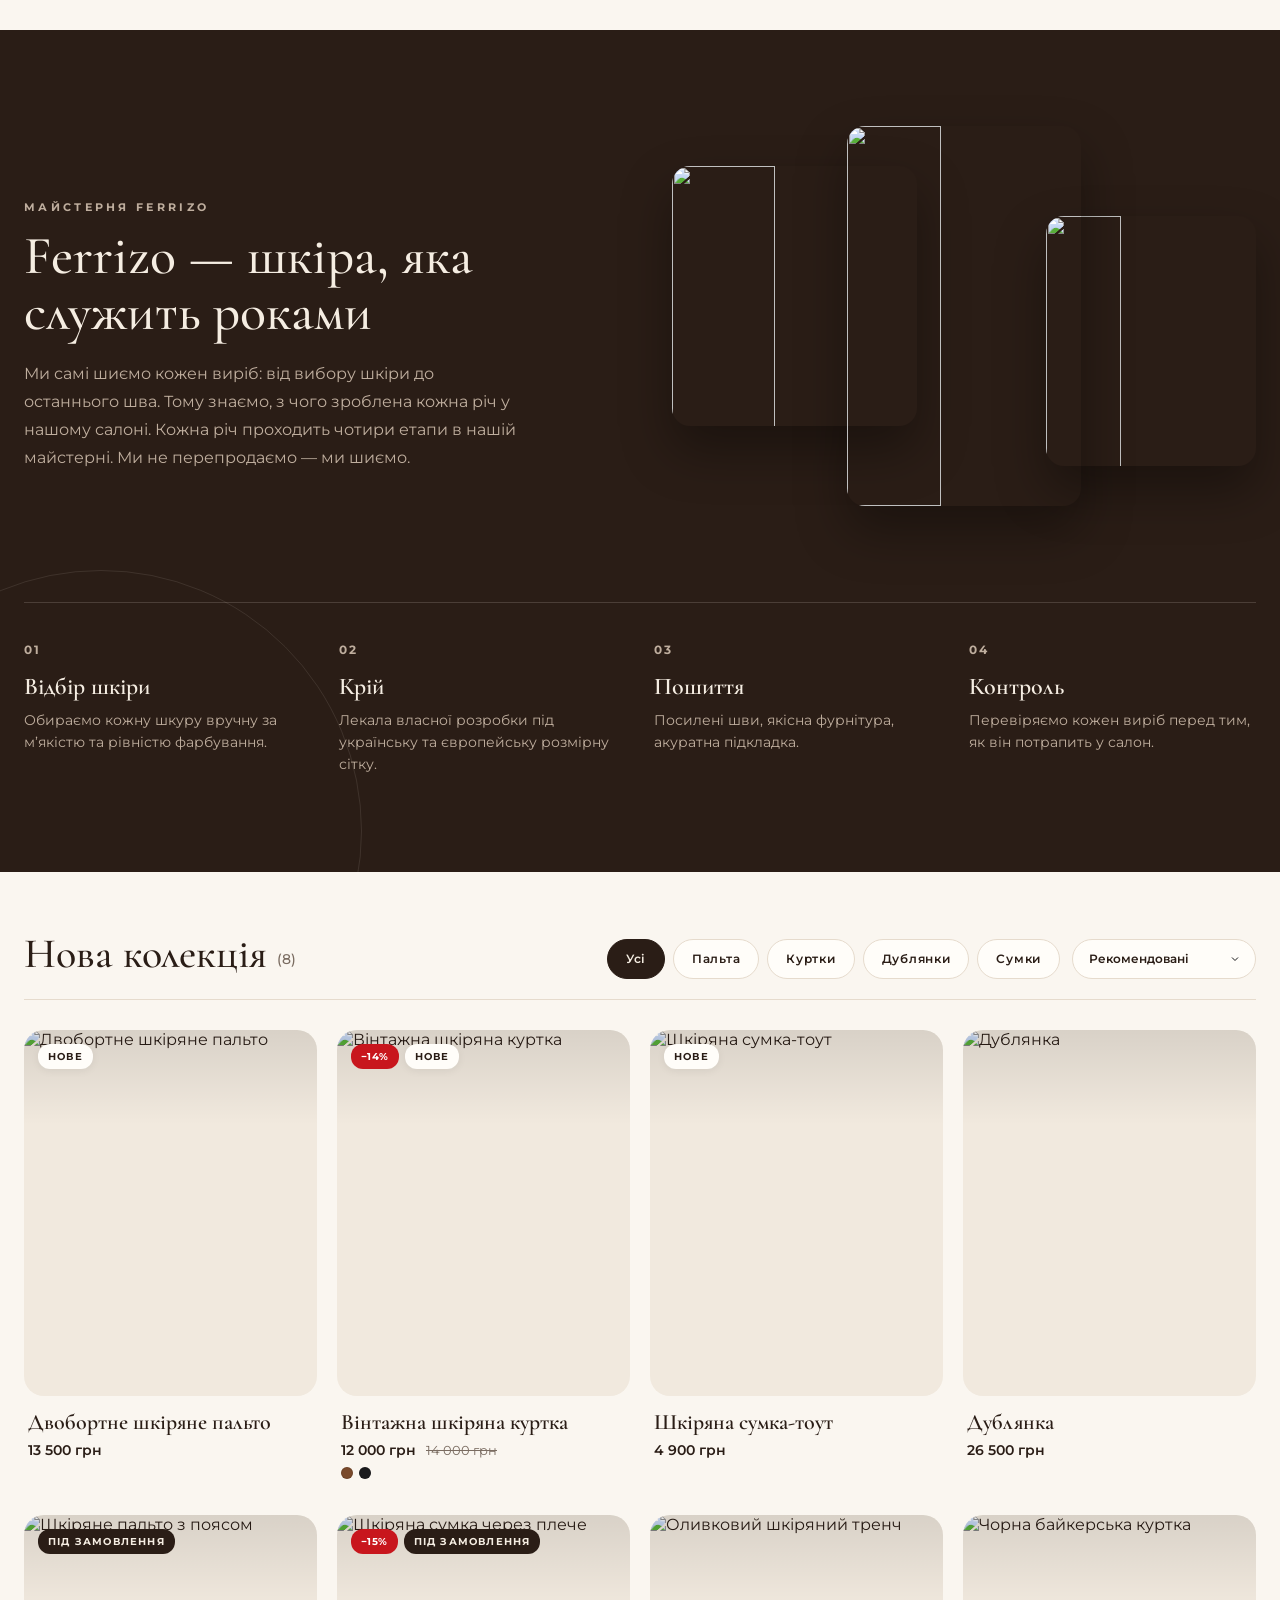
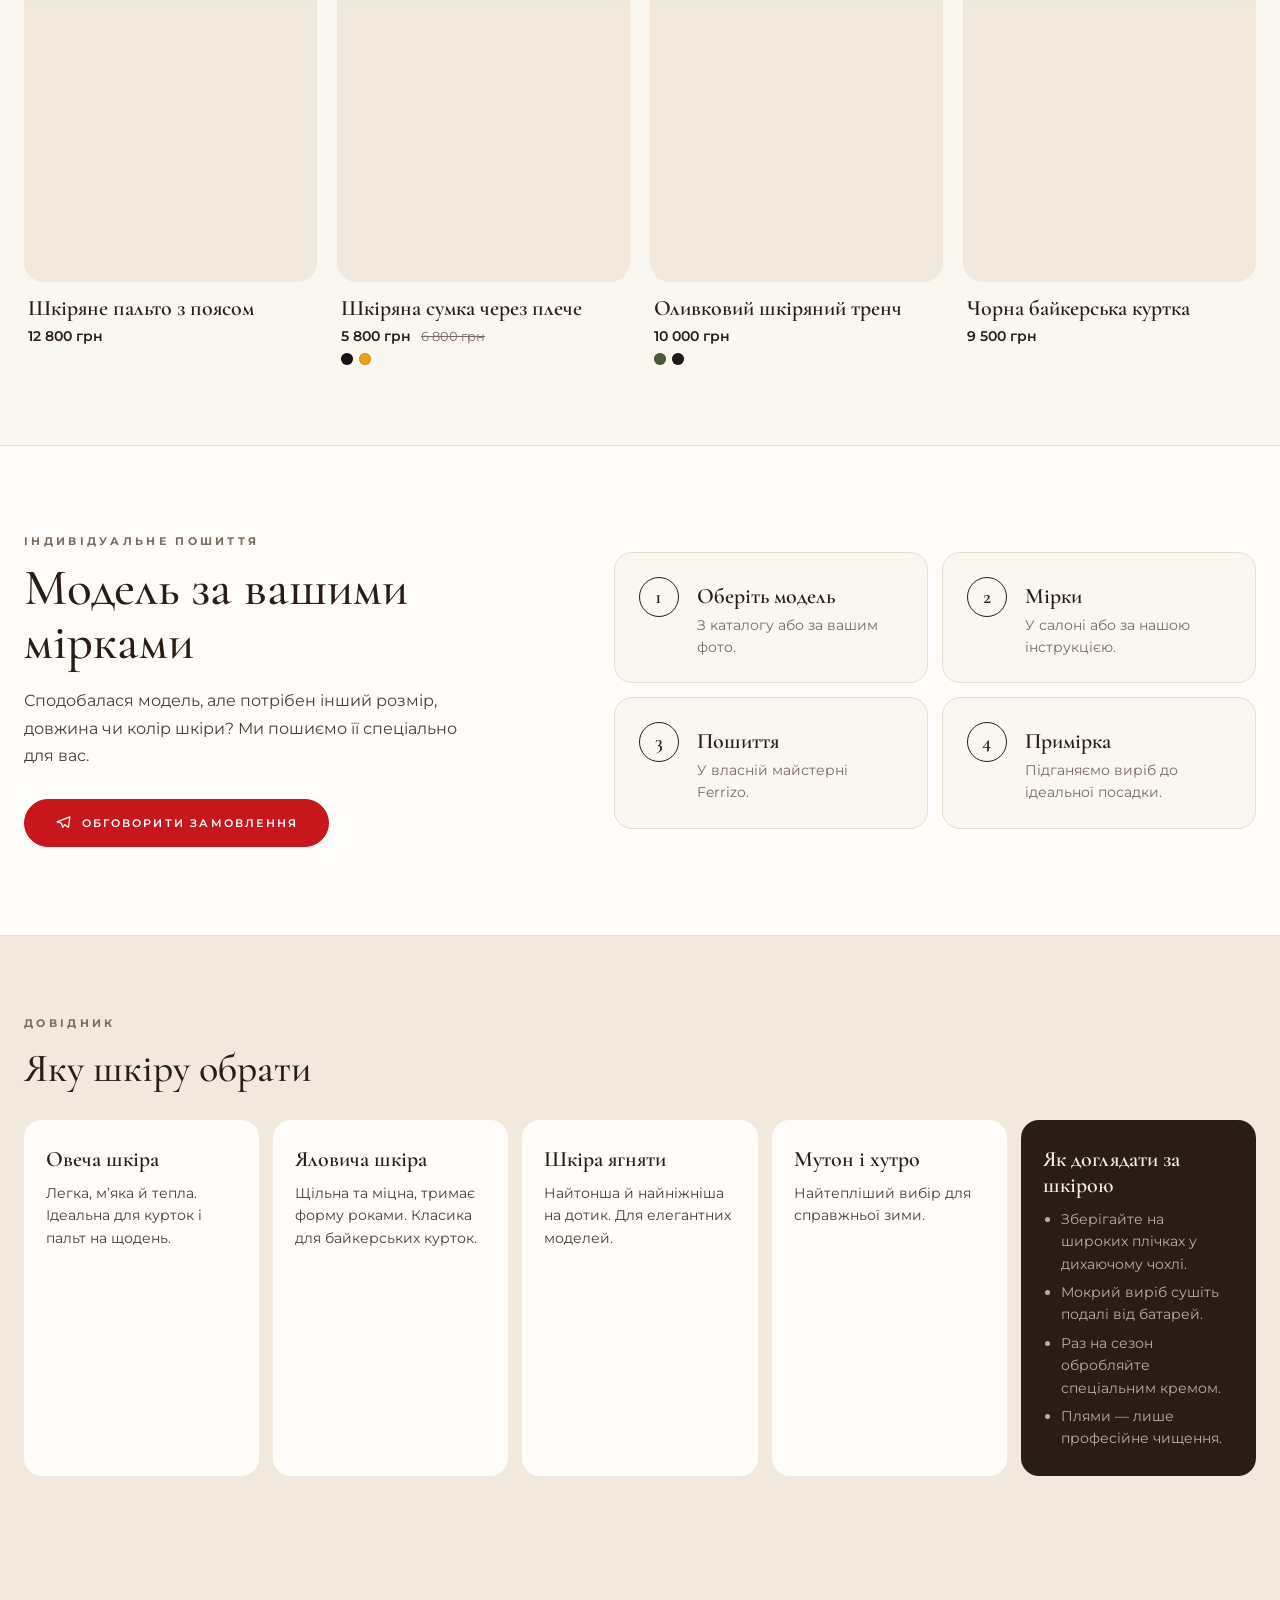
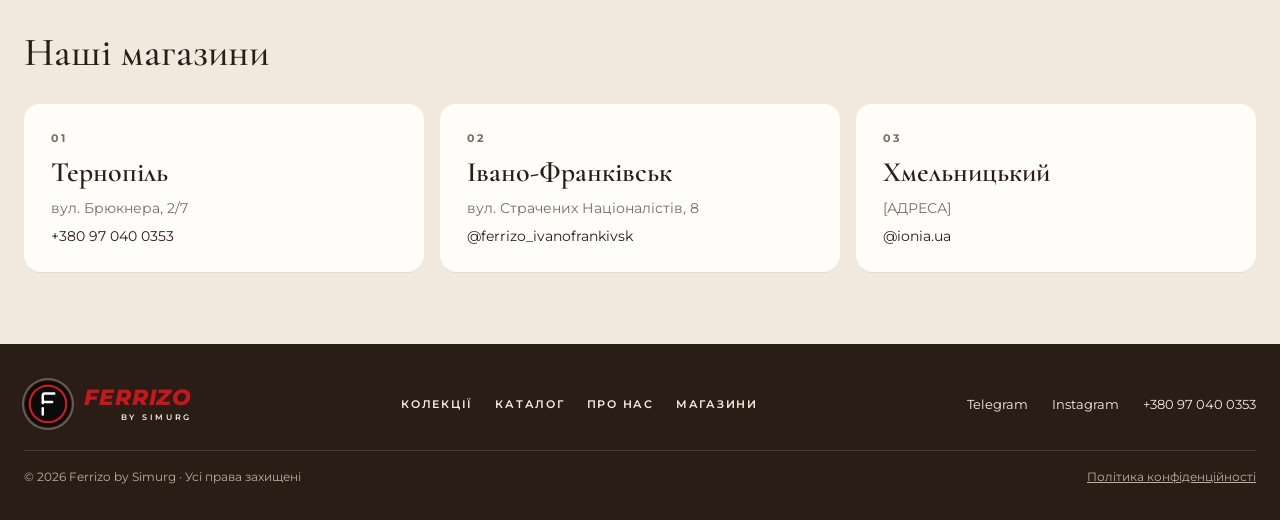
==== commit 21ebaaae: "Önbellek için sürüm numarası" ====
--- a/index.html
+++ b/index.html
@@ -21,8 +21,8 @@
 <link rel="preconnect" href="https://fonts.googleapis.com">
 <link rel="preconnect" href="https://fonts.gstatic.com" crossorigin>
 <link href="https://fonts.googleapis.com/css2?family=Cormorant+Garamond:wght@500;600&family=Montserrat:wght@400;500;600;700;800&display=swap" rel="stylesheet">
-<link rel="stylesheet" href="css/styles.css">
-<link rel="modulepreload" href="js/i18n.js">
+<link rel="stylesheet" href="css/styles.css?v=2611142331">
+<link rel="modulepreload" href="js/i18n.js?v=2611142331">
 </head>
 <body>
 <a class="skip" href="#app" data-i18n="skip"></a>
@@ -118,6 +118,6 @@
   </div>
 </footer>
 
-<script type="module" src="js/app.js"></script>
+<script type="module" src="js/app.js?v=2611142331"></script>
 </body>
 </html>
--- a/css/styles.css
+++ b/css/styles.css
@@ -427,3 +427,205 @@
 .badge--in { background: #E4EFE3; color: #2F5D34; }
 .loader { background: var(--bg); }
 .footer__brand img { border-radius: 50%; box-shadow: 0 0 0 2px color-mix(in srgb, var(--cream) 30%, transparent); }
+
+/* =========================================================
+   KURAL: krem + espresso işin %90'ı; kırmızı yalnızca
+   ana butonda, indirimde ve logoda.
+   ========================================================= */
+:focus-visible { outline-color: var(--ink); }
+.hero__kicker, .orbit__kicker { color: var(--muted); }
+.orbit__kicker { color: var(--cream-muted); }
+.hero2__ring { border-color: var(--ink); opacity: .14; }
+.hero2__label { color: var(--ink); }
+.header__nav a::after { background: var(--ink); }
+.lang__btn:hover, .lang__btn[aria-expanded="true"] { border-color: var(--ink); color: var(--ink); }
+.lang__menu button[aria-selected="true"] { color: var(--ink); }
+.icon-btn:hover { color: var(--ink); background: var(--soft); }
+.menu-btn:hover { color: var(--ink); }
+.about__head::before { background: var(--cream-muted); }
+.fact__num { color: var(--cream-muted); }
+.fact:hover { border-color: color-mix(in srgb, var(--cream) 40%, transparent); }
+.store__num, .drawer__nav a i { color: var(--muted); }
+.store a:hover, .footer__nav a:hover, .footer__links a:hover, .footer__copy a:hover { color: var(--cream-muted); }
+.store a:hover { color: var(--ink); text-decoration: underline; }
+.footer { border-top: 0; }
+.back:hover, .share:hover, .drawer__close:hover { border-color: var(--ink); color: var(--ink); }
+.cat:hover .cat__arrow { color: var(--ink); }
+.drawer__nav a:hover, .drawer__nav a[aria-current="page"] { color: var(--ink); }
+.drawer__langs button.is-on { background: var(--deep); border-color: var(--deep); color: var(--cream); }
+.swatch.is-on, .thumb.is-on { box-shadow: 0 0 0 2px var(--surface), 0 0 0 3.5px var(--ink); }
+.thumb.is-on { border-color: var(--ink); box-shadow: none; }
+.orbit .swatch.is-on { box-shadow: 0 0 0 2px var(--deep), 0 0 0 3.5px var(--cream); }
+.pcard__cta:hover { background: var(--deep); color: var(--cream); }
+.badge--order { background: var(--soft); color: var(--ink); }
+.nf__code { color: var(--ink); opacity: .9; }
+.page a { color: var(--ink); }
+/* Kırmızı kalanlar: .btn--red, .pb--sale, .pct, logo ve FERRIZO yazısı */
+
+/* =========================================================
+   YENİ BÖLÜMLER (rakip analizi sonrası)
+   ========================================================= */
+.kicker { font-size: 11px; font-weight: 700; letter-spacing: .3em; text-transform: uppercase; color: var(--muted); margin-bottom: 14px; }
+.kicker--light { color: var(--cream-muted); }
+.section-title--sm { font-size: 30px; }
+.sec-head { display: flex; align-items: flex-end; justify-content: space-between; gap: 16px; margin-bottom: 26px; }
+.sec-head .section-title { margin: 0; }
+.link-arrow { display: inline-flex; align-items: center; gap: 8px; font-size: 11px; font-weight: 700; letter-spacing: .16em; text-transform: uppercase; text-decoration: none; color: var(--ink); padding: 8px 0; border-bottom: 1px solid var(--ink); }
+.link-arrow svg { transition: transform .3s var(--ease); }
+.link-arrow:hover svg { transform: translateX(4px); }
+
+/* Yeni gelenler */
+.newin { max-width: 1320px; margin: 0 auto; padding: 48px 24px 72px; }
+.grid--row { grid-template-columns: repeat(4, minmax(0, 1fr)); }
+
+/* Atölye bandı */
+.atelier { background: var(--deep); color: var(--cream); position: relative; overflow: hidden; }
+.atelier::before { content: ''; position: absolute; left: -160px; bottom: -220px; width: 520px; height: 520px; border-radius: 50%; border: 1px solid color-mix(in srgb, var(--cream) 10%, transparent); }
+.atelier__inner { position: relative; max-width: 1320px; margin: 0 auto; padding: 96px 24px; display: grid; grid-template-columns: minmax(0, 1fr) minmax(0, 1fr); gap: 56px 64px; align-items: center; }
+.atelier__title { margin: 0 0 20px; font-family: var(--serif); font-weight: 500; font-size: clamp(36px, 4.2vw, 56px); line-height: 1.04; }
+.atelier__text { margin: 0; max-width: 500px; font-size: 16px; line-height: 1.75; color: var(--cream-muted); }
+.atelier__pics { position: relative; height: 340px; }
+.atelier__pics img { position: absolute; width: auto; max-height: 300px; filter: drop-shadow(14px 26px 26px rgba(0,0,0,.45)); }
+.atelier__pics img:nth-child(1) { left: 4%; top: 30px; max-height: 260px; transform: rotate(-6deg); opacity: .85; }
+.atelier__pics img:nth-child(2) { left: 32%; top: 0; z-index: 2; }
+.atelier__pics img:nth-child(3) { right: 2%; top: 46px; max-height: 250px; transform: rotate(5deg); opacity: .85; }
+.atelier__steps { grid-column: 1 / -1; list-style: none; margin: 0; padding: 36px 0 0; border-top: 1px solid color-mix(in srgb, var(--cream) 16%, transparent); display: grid; grid-template-columns: repeat(4, minmax(0, 1fr)); gap: 28px; counter-reset: s; }
+.atelier__steps h3 { margin: 14px 0 8px; font-family: var(--serif); font-size: 24px; font-weight: 600; }
+.atelier__steps p { margin: 0; font-size: 14px; line-height: 1.6; color: var(--cream-muted); }
+.step__n { font-size: 12px; font-weight: 700; letter-spacing: .14em; color: var(--cream-muted); }
+
+/* Kişiye özel dikim */
+.mtm { background: var(--surface); border-top: 1px solid var(--line); border-bottom: 1px solid var(--line); }
+.mtm__inner { max-width: 1320px; margin: 0 auto; padding: 88px 24px; display: grid; grid-template-columns: minmax(0, .9fr) minmax(0, 1.1fr); gap: 64px; align-items: center; }
+.mtm__title { margin: 0 0 18px; font-family: var(--serif); font-weight: 500; font-size: clamp(36px, 4vw, 52px); line-height: 1.05; }
+.mtm__text { margin: 0 0 30px; max-width: 440px; font-size: 16px; line-height: 1.7; color: var(--body); }
+.mtm__steps { list-style: none; margin: 0; padding: 0; display: grid; grid-template-columns: repeat(2, minmax(0, 1fr)); gap: 14px; }
+.mtm__steps li { display: flex; gap: 18px; padding: 24px; border-radius: 18px; background: var(--bg); border: 1px solid var(--line); }
+.mtm__n { flex: none; width: 40px; height: 40px; border-radius: 50%; border: 1px solid var(--ink); display: inline-flex; align-items: center; justify-content: center; font-family: var(--serif); font-size: 20px; font-weight: 600; }
+.mtm__steps h3 { margin: 6px 0 6px; font-family: var(--serif); font-size: 22px; font-weight: 600; }
+.mtm__steps p { margin: 0; font-size: 14px; line-height: 1.55; color: var(--muted); }
+
+/* Deri rehberi */
+.guide { background: var(--soft); }
+.guide__inner { max-width: 1320px; margin: 0 auto; padding: 80px 24px; }
+.guide__grid { display: grid; grid-template-columns: repeat(5, minmax(0, 1fr)); gap: 14px; }
+.gcard { padding: 26px 22px; border-radius: 18px; background: var(--surface); }
+.gcard h3 { margin: 0 0 10px; font-family: var(--serif); font-size: 22px; font-weight: 600; }
+.gcard p, .gcard li { margin: 0; font-size: 14px; line-height: 1.6; color: var(--body); }
+.gcard--care { background: var(--deep); color: var(--cream); }
+.gcard--care li { color: var(--cream-muted); }
+.gcard ul { margin: 0; padding-left: 18px; display: flex; flex-direction: column; gap: 6px; }
+
+/* Son bakılanlar */
+.recent { max-width: 1320px; margin: 0 auto; padding: 56px 24px 24px; }
+.product .recent { padding: 56px 0 0; }
+.recent__row { display: flex; gap: 14px; overflow-x: auto; padding-bottom: 8px; scroll-snap-type: x mandatory; }
+.recent__item { flex: none; width: 170px; scroll-snap-align: start; display: flex; flex-direction: column; gap: 8px; text-decoration: none; }
+.recent__img { display: flex; align-items: center; justify-content: center; height: 200px; border-radius: 16px; background: var(--soft); }
+.recent__img img { max-height: 80%; max-width: 76%; width: auto; height: auto; }
+.recent__name { font-family: var(--serif); font-size: 17px; font-weight: 600; line-height: 1.2; }
+.recent__price { font-size: 13px; color: var(--muted); }
+
+/* Ürün sayfası: açılır bölümler, beden tablosu */
+.label-row { display: flex; align-items: baseline; justify-content: space-between; gap: 10px; }
+.link-btn { padding: 0; border: 0; background: none; font: 600 12px var(--sans); color: var(--ink); text-decoration: underline; text-underline-offset: 3px; cursor: pointer; }
+.model-info { margin: 10px 0 0; font-size: 13px; color: var(--muted); }
+.accs { border-top: 1px solid var(--line); }
+.acc { border-bottom: 1px solid var(--line); }
+.acc summary { list-style: none; display: flex; align-items: center; justify-content: space-between; gap: 12px; padding: 18px 2px; font-size: 12px; font-weight: 700; letter-spacing: .14em; text-transform: uppercase; cursor: pointer; }
+.acc summary::-webkit-details-marker { display: none; }
+.acc summary::after { content: ''; width: 9px; height: 9px; border-right: 1.5px solid var(--ink); border-bottom: 1.5px solid var(--ink); transform: rotate(45deg) translateY(-3px); transition: transform .3s var(--ease); }
+.acc[open] summary::after { transform: rotate(-135deg) translateY(-3px); }
+.acc__body { padding: 0 2px 20px; font-size: 14px; line-height: 1.65; color: var(--body); animation: fzUp .35s var(--ease) both; }
+.acc__body p { margin: 0 0 10px; }
+.acc__body ul { margin: 0; padding-left: 18px; display: flex; flex-direction: column; gap: 4px; }
+.acc__sub { margin: 16px 0 6px !important; font-weight: 700; color: var(--ink); }
+.acc__note { margin: 14px 0 0 !important; color: var(--muted); }
+.acc__note a { color: var(--ink); }
+.acc__stores { list-style: none; padding: 0 !important; gap: 10px !important; }
+.acc__stores li { display: grid; grid-template-columns: 1fr auto; gap: 2px 12px; padding: 12px 14px; border-radius: 12px; background: var(--soft); }
+.acc__stores b { font-family: var(--serif); font-size: 18px; }
+.acc__stores span { grid-column: 1; color: var(--muted); font-size: 13px; }
+.acc__stores a { grid-column: 2; grid-row: 1 / 3; align-self: center; font-size: 13px; color: var(--ink); }
+.sizetable { overflow-x: auto; border-radius: 12px; border: 1px solid var(--line); }
+.sizetable table { width: 100%; border-collapse: collapse; font-size: 13px; text-align: center; }
+.sizetable th, .sizetable td { padding: 10px 8px; border-bottom: 1px solid var(--line); white-space: nowrap; }
+.sizetable thead th { background: var(--soft); font-size: 11px; letter-spacing: .06em; color: var(--muted); font-weight: 700; }
+.sizetable tbody th { font-weight: 700; }
+.sizetable tr:last-child th, .sizetable tr:last-child td { border-bottom: 0; }
+.sizetable tr.is-on { background: color-mix(in srgb, var(--deep) 8%, transparent); }
+
+@media (max-width: 1100px) {
+  .guide__grid { grid-template-columns: repeat(2, minmax(0, 1fr)); }
+  .gcard--care { grid-column: 1 / -1; }
+}
+@media (max-width: 900px) {
+  .grid--row { grid-template-columns: repeat(2, minmax(0, 1fr)); }
+  .atelier__inner, .mtm__inner { grid-template-columns: 1fr; padding-top: 64px; padding-bottom: 64px; gap: 36px; }
+  .atelier__pics { height: 240px; }
+  .atelier__pics img { max-height: 210px !important; }
+  .atelier__steps { grid-template-columns: repeat(2, minmax(0, 1fr)); gap: 24px 18px; }
+  .mtm__steps { grid-template-columns: 1fr; }
+  .newin { padding-bottom: 56px; }
+  .guide__inner { padding: 60px 24px; }
+}
+@media (max-width: 520px) {
+  .atelier__pics { height: 200px; }
+  .atelier__pics img { max-height: 170px !important; }
+  .sec-head { flex-direction: column; align-items: flex-start; }
+}
+
+/* =========================================================
+   FOTOĞRAF MODU — tam kadraj profesyonel çekimler
+   ========================================================= */
+.pcard__media img, .cat__media img, .hero2__media img, .product__photo, .mini img, .recent__img img, .thumb img {
+  position: absolute; inset: 0; width: 100%; height: 100%; max-width: none; max-height: none; object-fit: cover; filter: none; animation: none;
+}
+.pcard__media, .cat__media, .mini, .recent__img, .thumb { position: relative; overflow: hidden; }
+.pcard__media::after { background: linear-gradient(180deg, rgba(0,0,0,.10) 0%, transparent 26%); z-index: 1; }
+.pcard__badges { z-index: 2; }
+.pcard:hover .pcard__media img { transform: scale(1.05); }
+.pcard__media img { transition: transform 1.1s var(--ease); }
+.cat__media { aspect-ratio: 4 / 5; }
+.cat:hover .cat__media img { transform: scale(1.06); }
+.cat__media img { transition: transform 1.1s var(--ease); }
+/* Hero: tam görsel */
+.hero2__media { aspect-ratio: 4 / 5; background: var(--deep); }
+.hero2__ring { display: none; }
+.hero2__media img { animation: none; transition: transform 1.4s var(--ease); }
+.hero2__media:hover img { transform: scale(1.03); }
+.hero2__media::after { content: ''; position: absolute; inset: 0; background: linear-gradient(0deg, rgba(20,14,10,.45) 0%, transparent 40%); pointer-events: none; }
+.hero2__cap { z-index: 2; }
+.hero2__label { z-index: 2; }
+/* Ürün sayfası */
+.product__media { padding: 0; min-height: 0; aspect-ratio: 4 / 5; background: var(--soft); }
+.product__photo.is-in { animation: fzFade .5s ease both; }
+@keyframes fzFade { from { opacity: 0; } to { opacity: 1; } }
+.product__mark { z-index: 2; }
+.product__count { z-index: 2; }
+@media (min-width: 901px) { .product__gallery { flex-basis: 480px; max-width: 620px; } }
+.thumb { width: 72px; height: 90px; padding: 0; }
+.thumb img { border-radius: 12px; }
+.mini { padding: 0 0 16px; gap: 10px; background: transparent; }
+.mini > img { position: relative; inset: auto; height: 300px; border-radius: 16px; }
+.mini__name, .mini__price { padding: 0 4px; text-align: left; align-self: flex-start; }
+.recent__img { height: 212px; }
+/* Atölye kolajı */
+.atelier__pics { height: 420px; }
+.atelier__pics img { position: absolute; object-fit: cover; border-radius: 18px; filter: none; box-shadow: 0 24px 50px rgba(0,0,0,.35); max-height: none; opacity: 1; transform: none; }
+.atelier__pics img:nth-child(1) { left: 0; top: 40px; width: 42%; height: 300px; transform: none; opacity: 1; }
+.atelier__pics img:nth-child(2) { left: 30%; top: 0; width: 40%; height: 380px; z-index: 2; }
+.atelier__pics img:nth-child(3) { right: 0; top: 90px; width: 36%; height: 280px; transform: none; opacity: 1; }
+/* Koleksiyon yörüngesi: fotoğraf kartları */
+.orb { width: 240px; height: 300px; }
+.orb img { border-radius: 18px; object-fit: cover; box-shadow: 0 30px 50px rgba(0,0,0,.45); }
+.orb__shadow { display: none; }
+@media (max-width: 900px) {
+  .orb { width: 170px; height: 214px; }
+  .atelier__pics { height: 300px; }
+  .atelier__pics img:nth-child(1) { height: 220px; }
+  .atelier__pics img:nth-child(2) { height: 280px; }
+  .atelier__pics img:nth-child(3) { height: 200px; }
+  .hero2__media { aspect-ratio: 4 / 4.4; }
+  .mini > img { height: 220px; }
+}
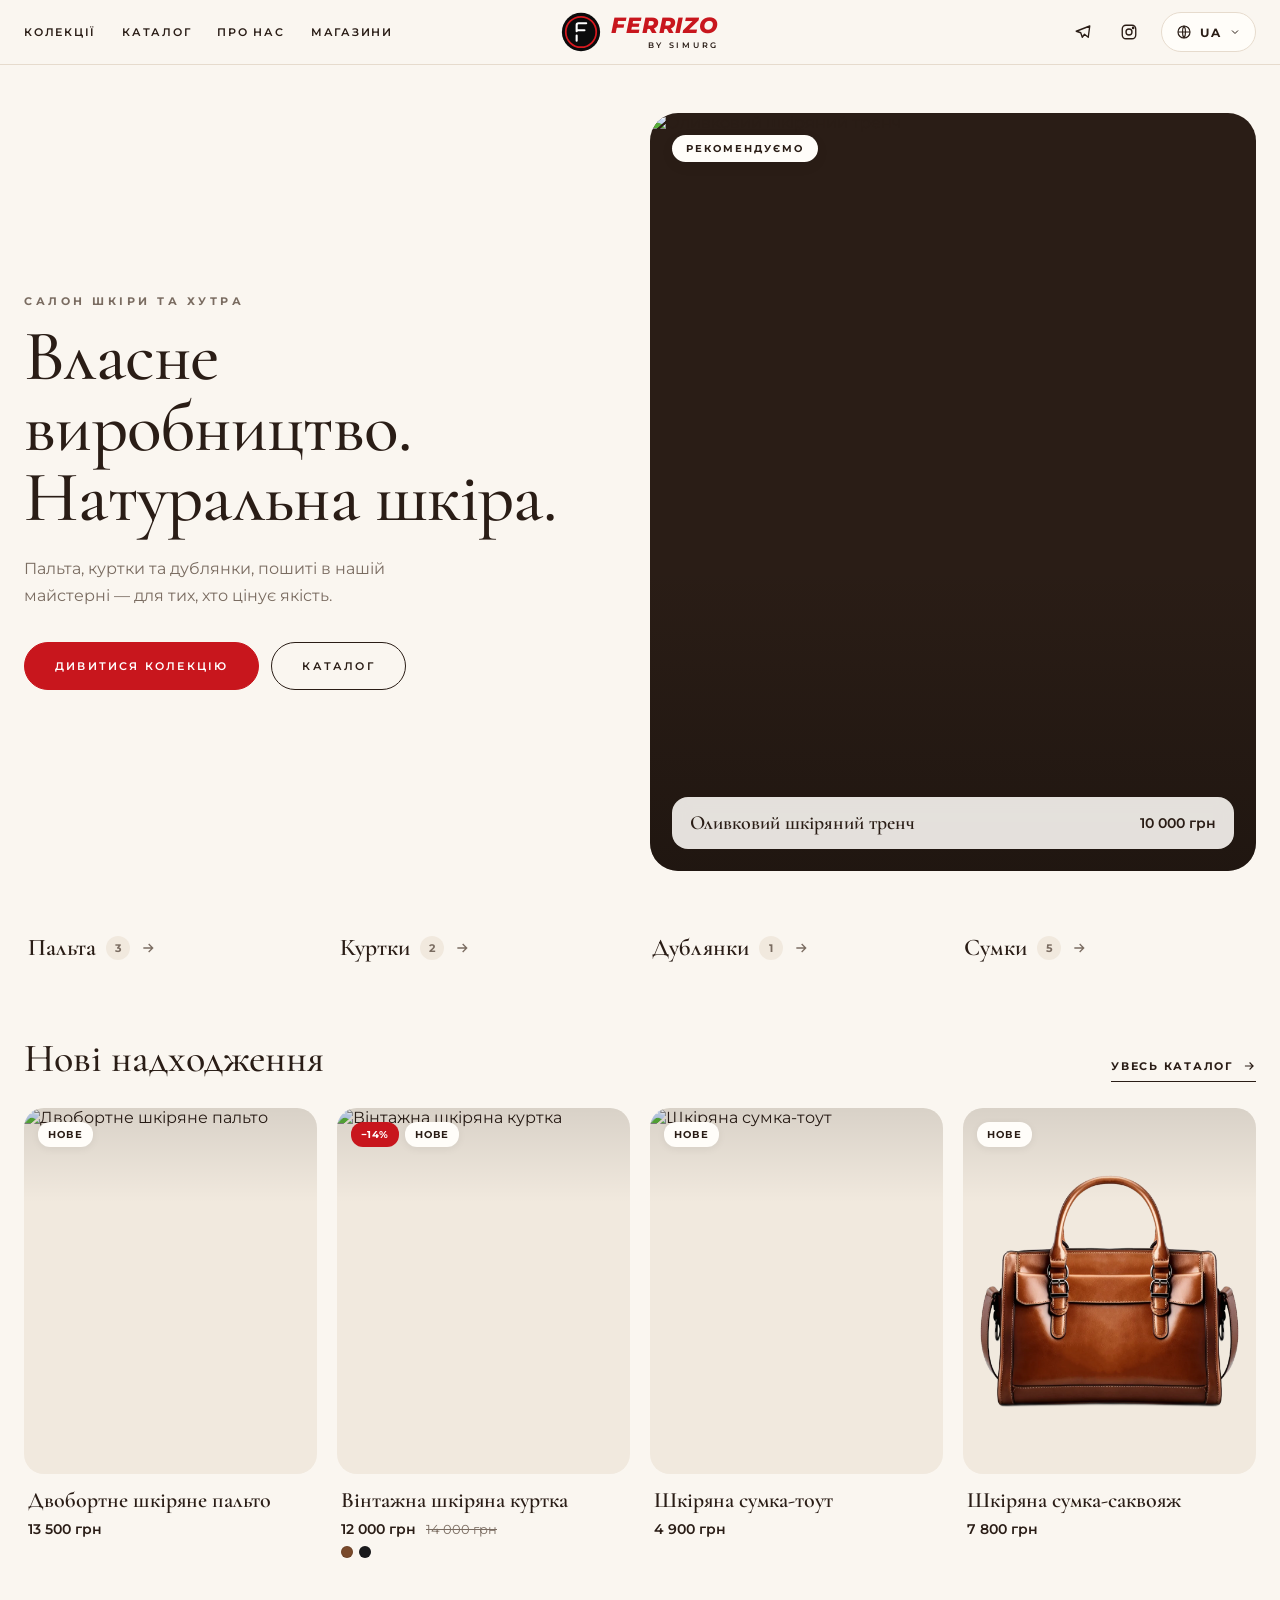
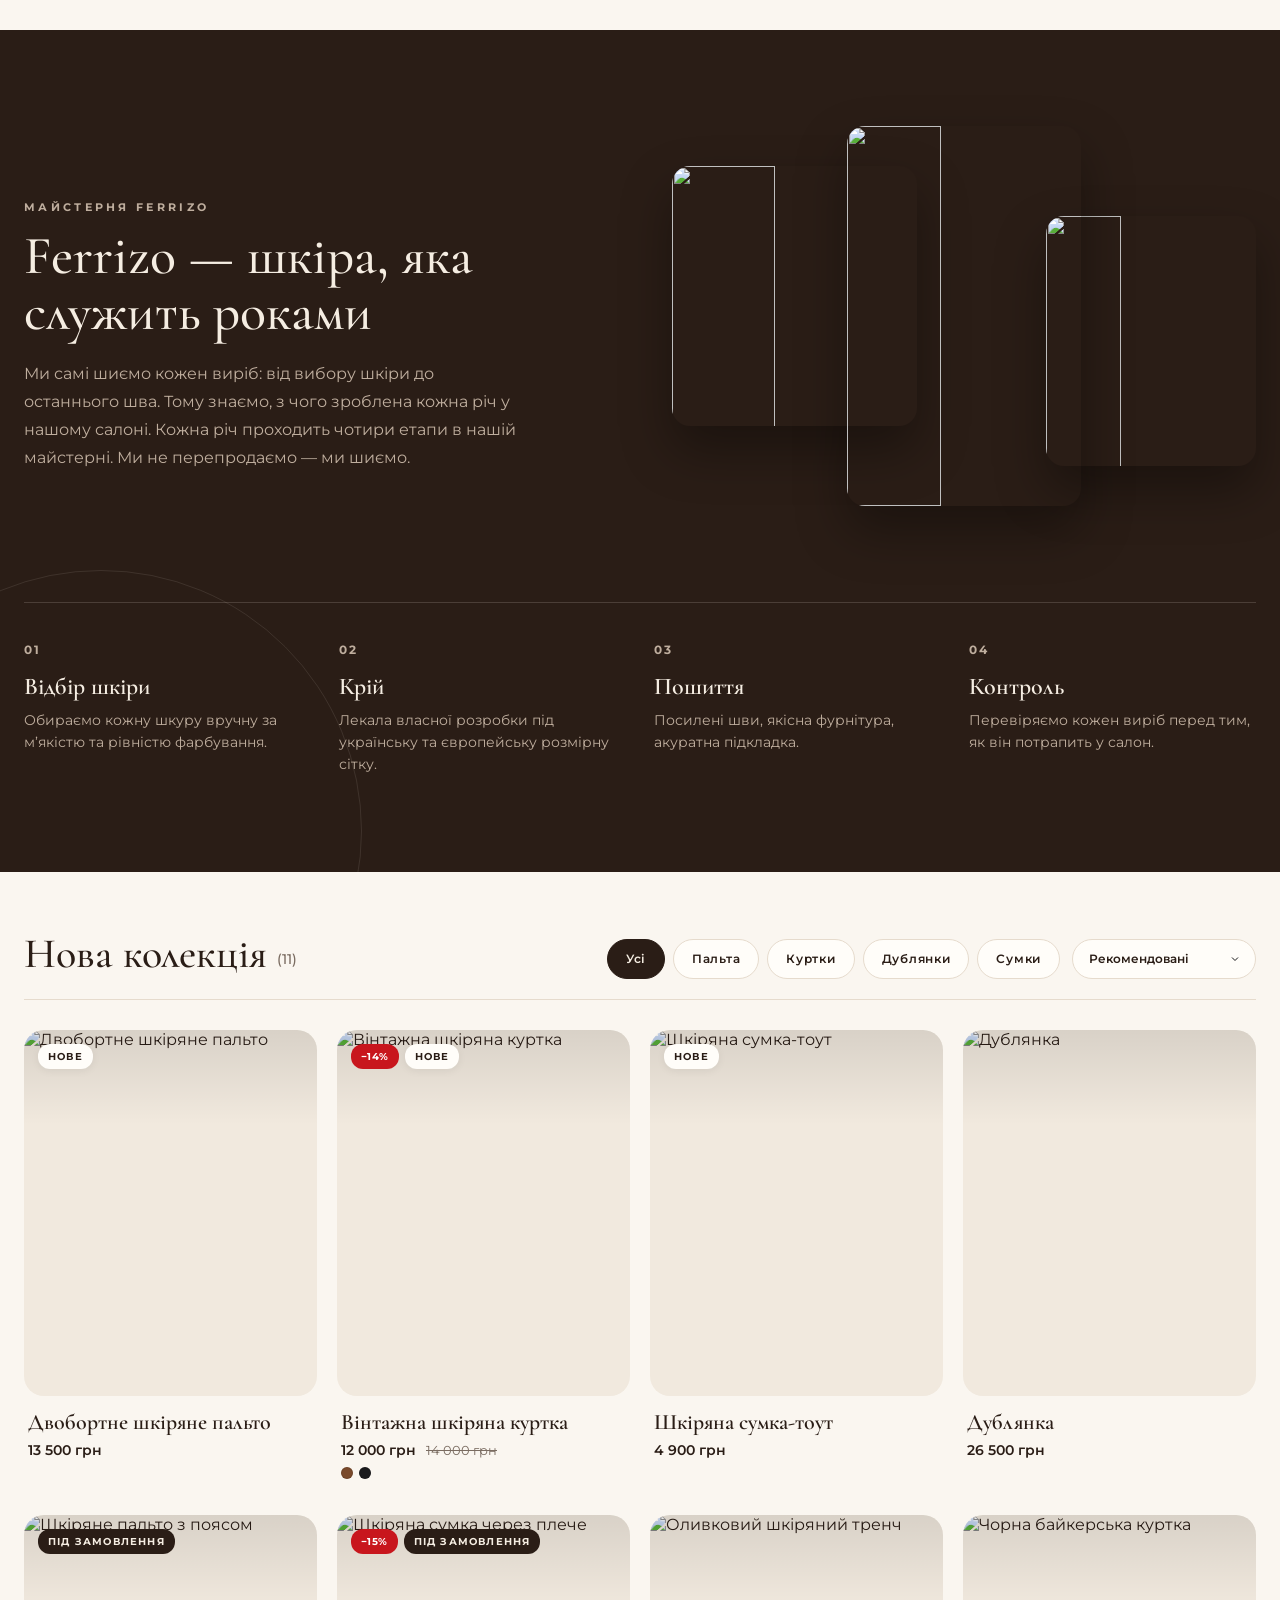
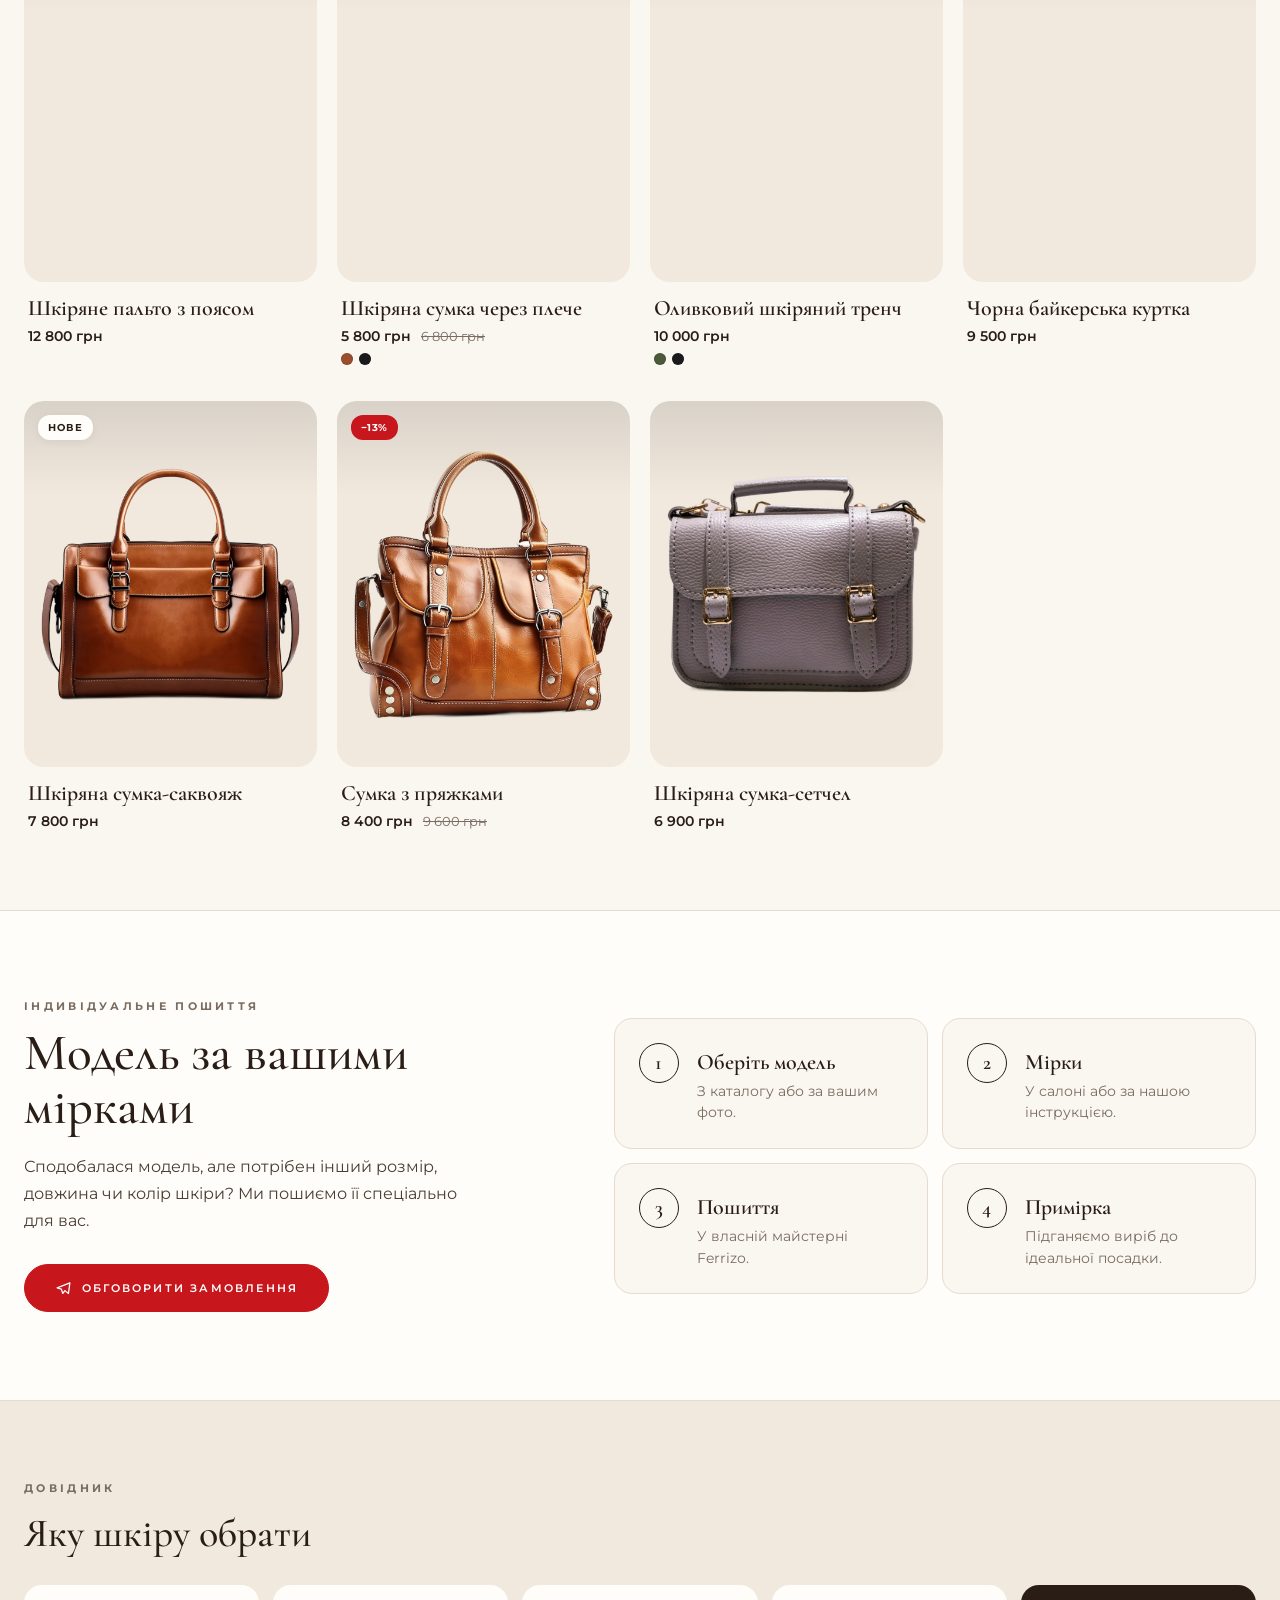
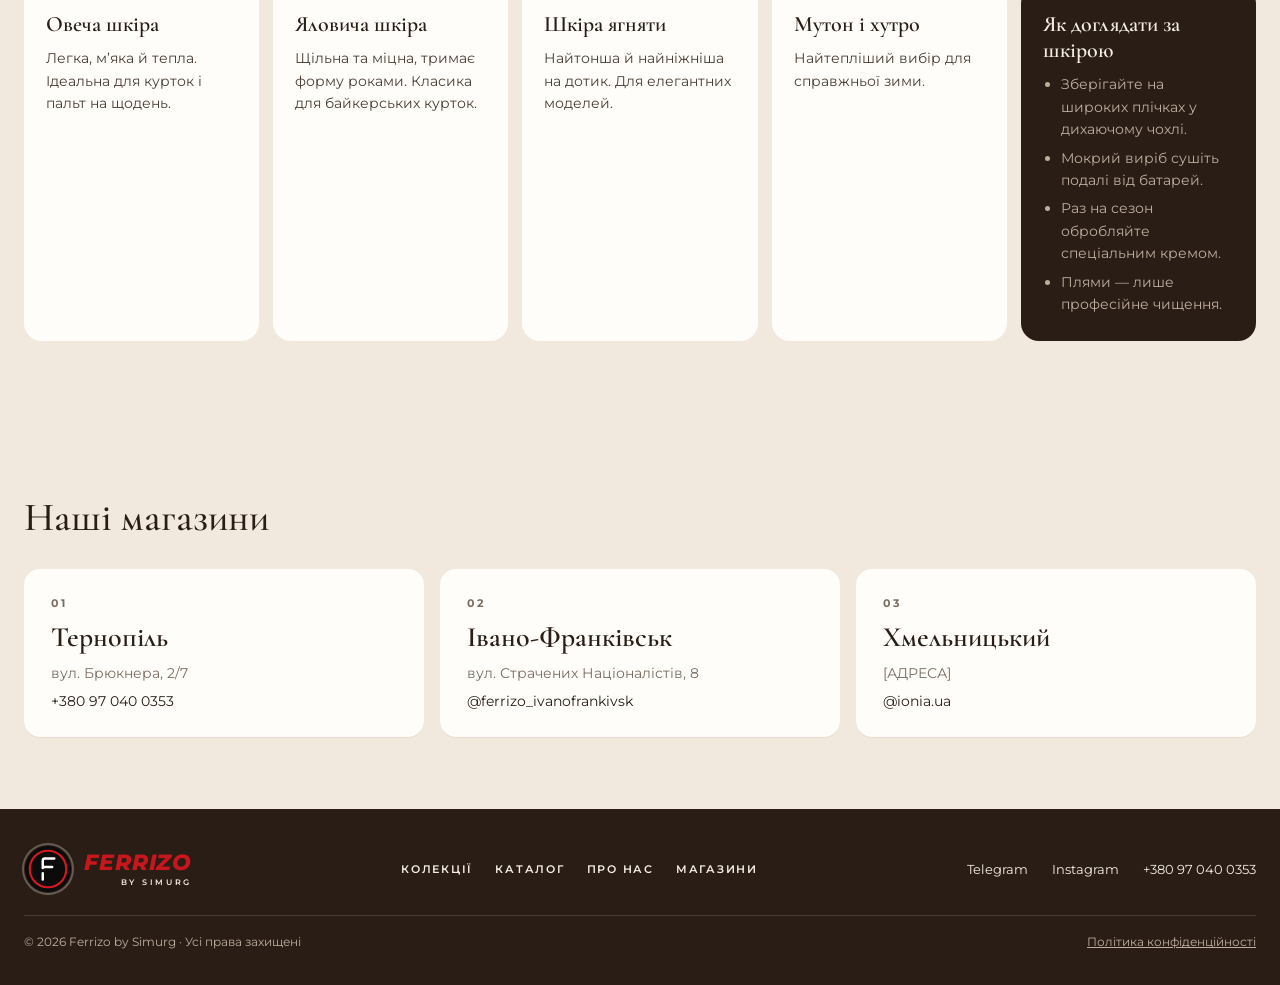
==== commit 7e7dac4f: "Koleksiyon: yüksek çözünürlüklü arka plansız ürün fotoğrafları, 3 yeni çanta" ====
--- a/index.html
+++ b/index.html
@@ -21,8 +21,8 @@
 <link rel="preconnect" href="https://fonts.googleapis.com">
 <link rel="preconnect" href="https://fonts.gstatic.com" crossorigin>
 <link href="https://fonts.googleapis.com/css2?family=Cormorant+Garamond:wght@500;600&family=Montserrat:wght@400;500;600;700;800&display=swap" rel="stylesheet">
-<link rel="stylesheet" href="css/styles.css?v=2611142331">
-<link rel="modulepreload" href="js/i18n.js?v=2611142331">
+<link rel="stylesheet" href="css/styles.css?v=2611150016">
+<link rel="modulepreload" href="js/i18n.js?v=2611150016">
 </head>
 <body>
 <a class="skip" href="#app" data-i18n="skip"></a>
@@ -118,6 +118,6 @@
   </div>
 </footer>
 
-<script type="module" src="js/app.js?v=2611142331"></script>
+<script type="module" src="js/app.js?v=2611150016"></script>
 </body>
 </html>
--- a/css/styles.css
+++ b/css/styles.css
@@ -629,3 +629,25 @@
   .hero2__media { aspect-ratio: 4 / 4.4; }
   .mini > img { height: 220px; }
 }
+/* Koleksiyon: fotoğraf kartları ipucu yazısının üstüne binmesin */
+.orbit__stage { height: min(70vh, 640px); }
+.orb { top: 44%; width: 220px; height: 280px; }
+.orbit__hint { margin-top: 18px; }
+@media (max-width: 900px) { .orb { top: 44%; width: 160px; height: 200px; } }
+/* Beymen tarzı: üzerine gelince ikinci fotoğraf (manken çekimi) */
+.pcard__alt { opacity: 0; z-index: 1; transition: opacity .6s var(--ease), transform 1.1s var(--ease) !important; }
+@media (hover: hover) {
+  .pcard.has-alt:hover .pcard__alt { opacity: 1; }
+  .pcard.has-alt:hover .pcard__main { transform: none; }
+}
+/* Koleksiyon: yalnızca arka planı temizlenmiş ürün fotoğrafları + 360° */
+.orb { width: 260px; height: 330px; top: 46%; }
+.orb img { border-radius: 0; object-fit: contain; box-shadow: none; filter: drop-shadow(10px 22px 22px rgba(0,0,0,.45)); }
+.orb__shadow { display: block; }
+.orb__360 { position: absolute; top: 4px; right: 10px; padding: 5px 9px; border-radius: 12px; background: color-mix(in srgb, var(--cream) 92%, transparent); color: var(--deep); font: 700 10px var(--sans); letter-spacing: .1em; }
+.orb.is-spin { cursor: ew-resize; touch-action: none; }
+.orb.is-spin::after { content: ''; position: absolute; left: 20%; right: 20%; bottom: -26px; height: 2px; border-radius: 2px; background: linear-gradient(90deg, var(--cream) calc(var(--spin-load, 0) * 100%), color-mix(in srgb, var(--cream) 20%, transparent) 0); transition: opacity .4s; }
+.orb.is-spin-ready::after { opacity: 0; }
+.op__spin { display: flex; align-items: center; gap: 10px; margin: 0; font-size: 13px; color: var(--cream-muted); }
+.op__spin span { flex: none; padding: 5px 9px; border-radius: 12px; border: 1px solid color-mix(in srgb, var(--cream) 40%, transparent); color: var(--cream); font-size: 10px; font-weight: 700; letter-spacing: .1em; }
+@media (max-width: 900px) { .orb { width: 180px; height: 228px; } }
